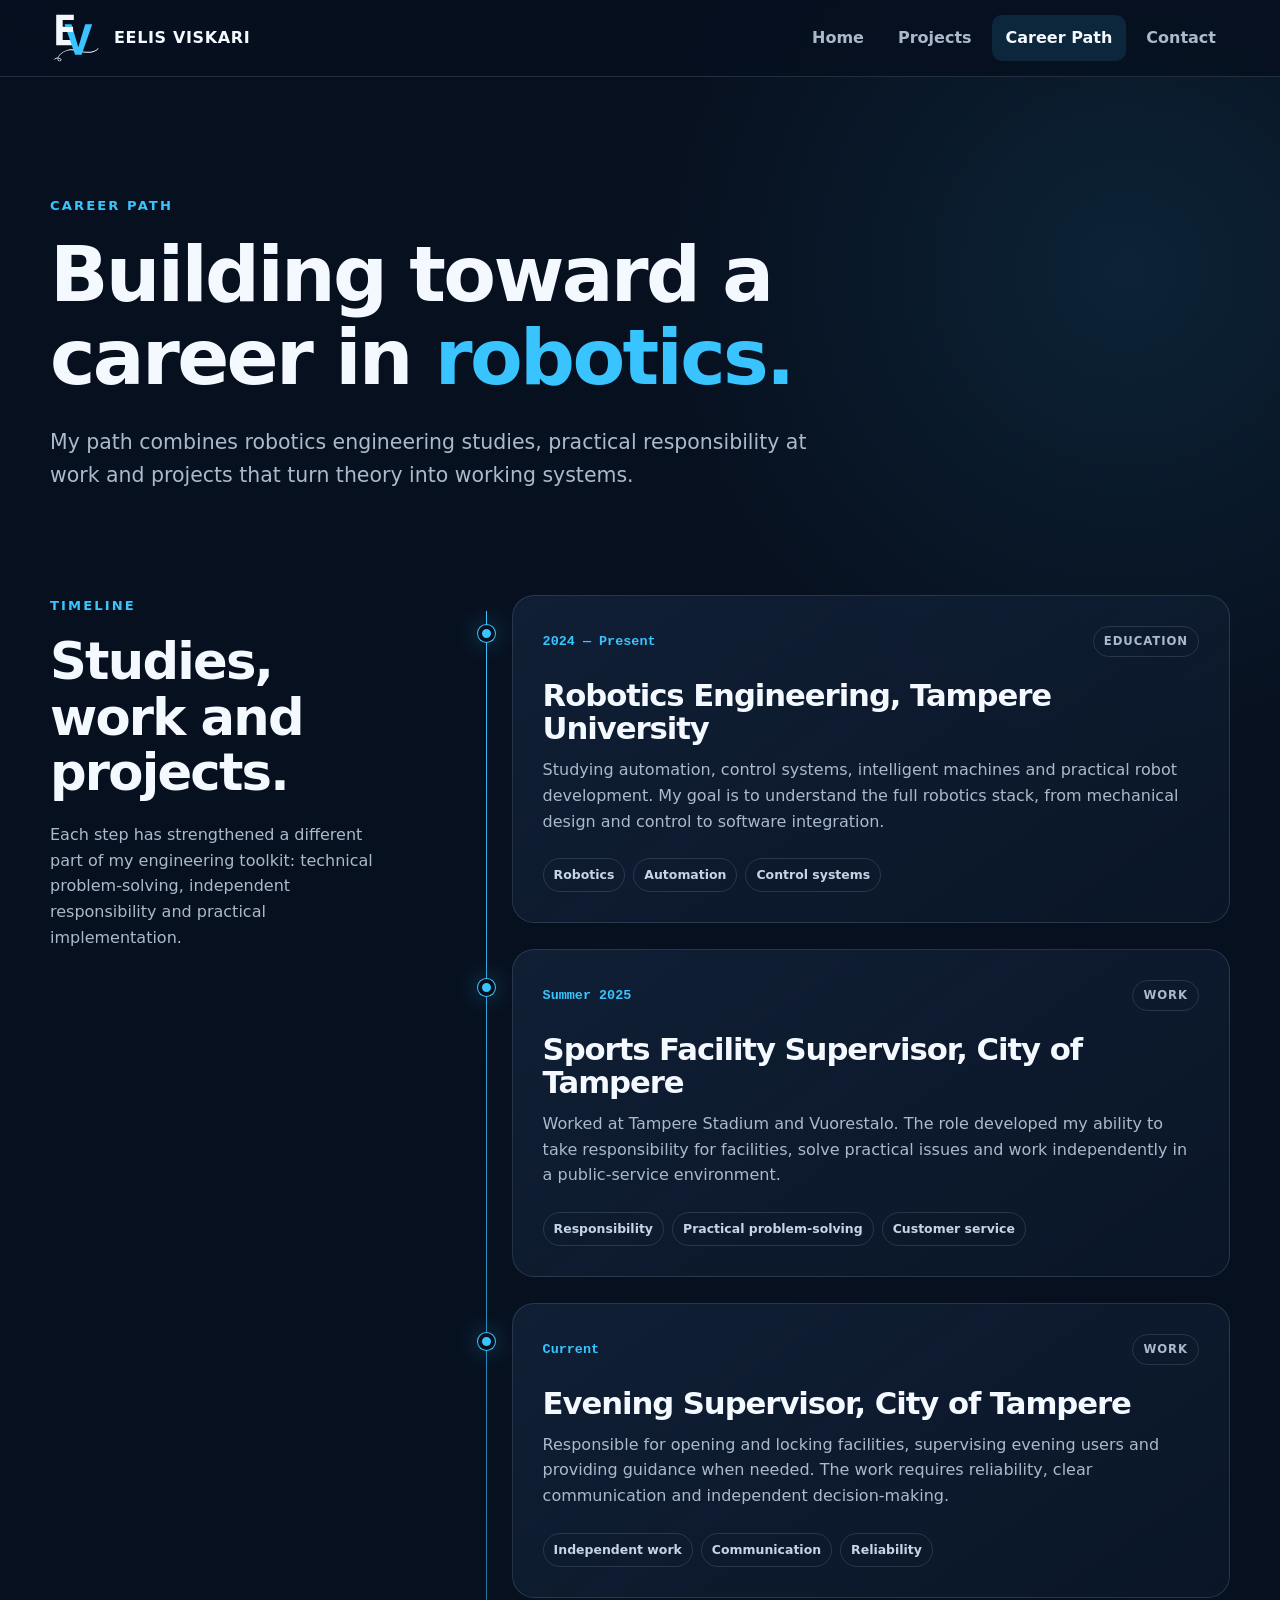
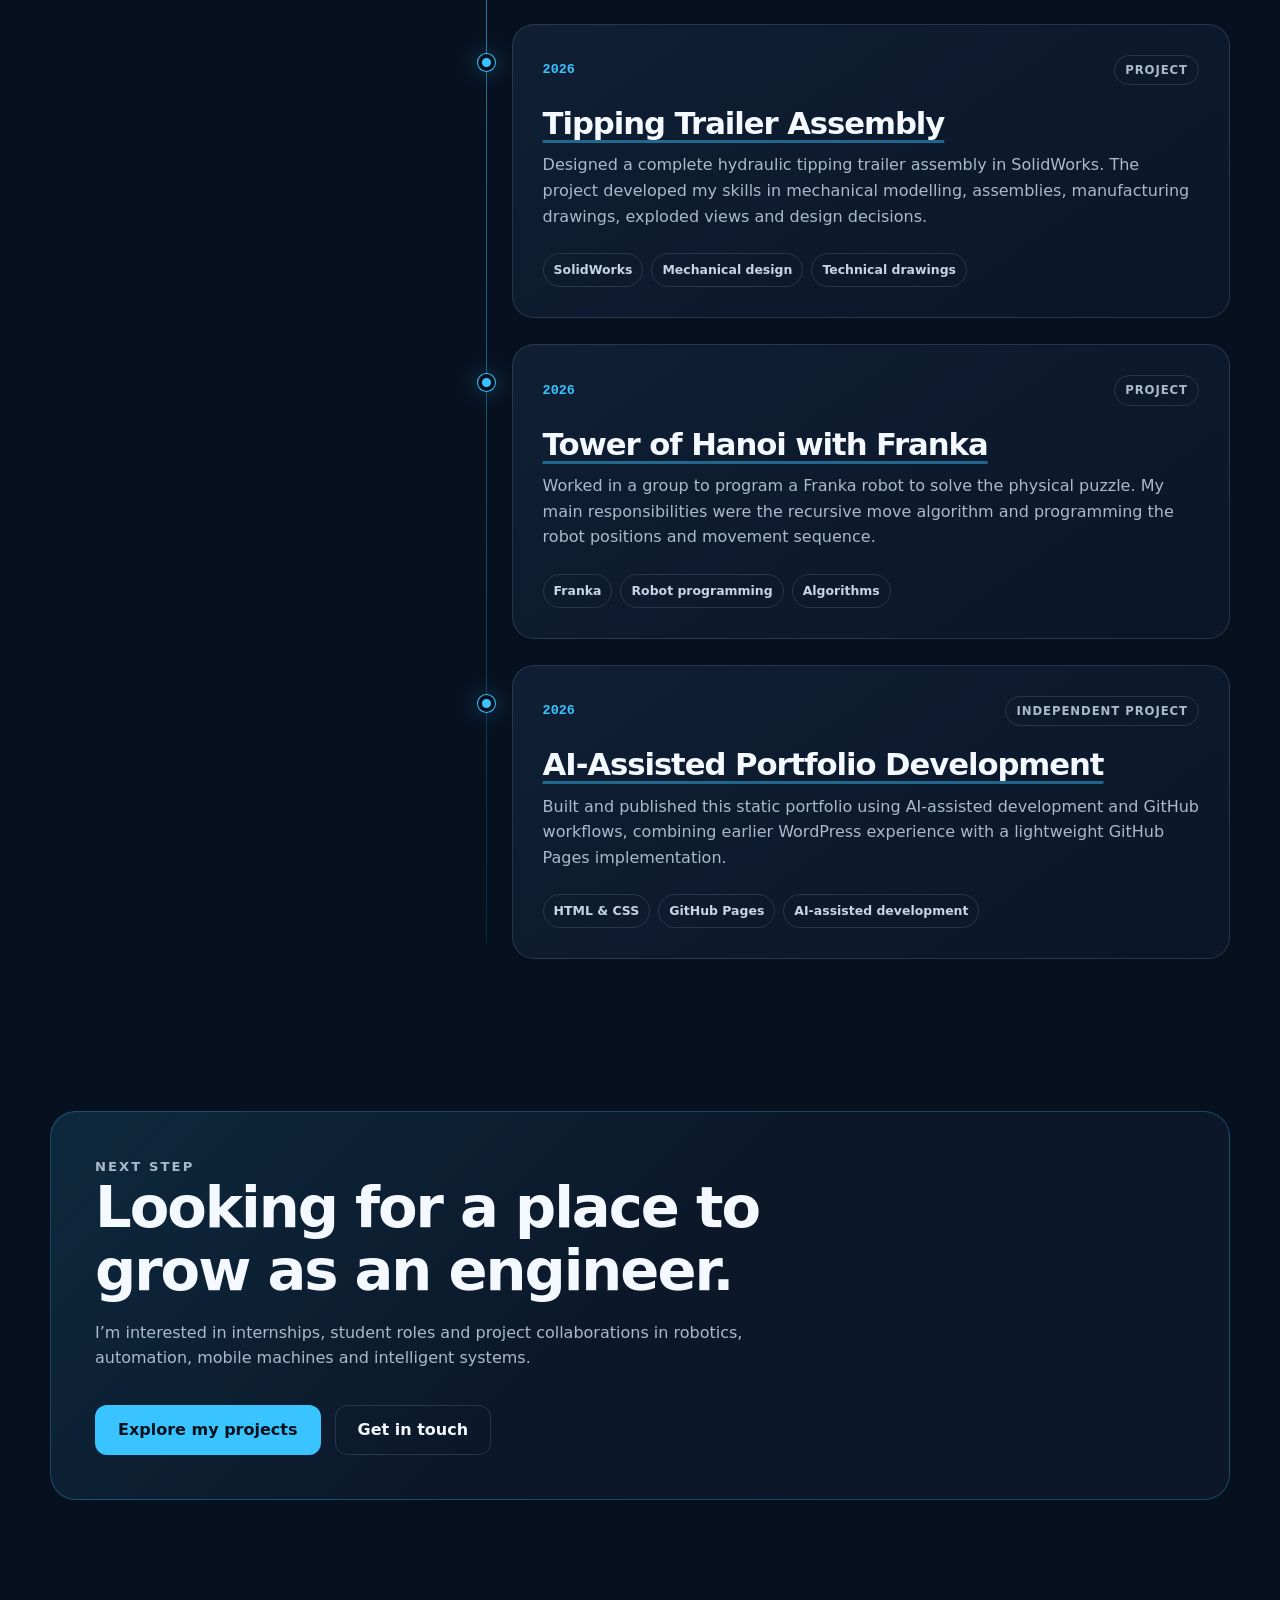
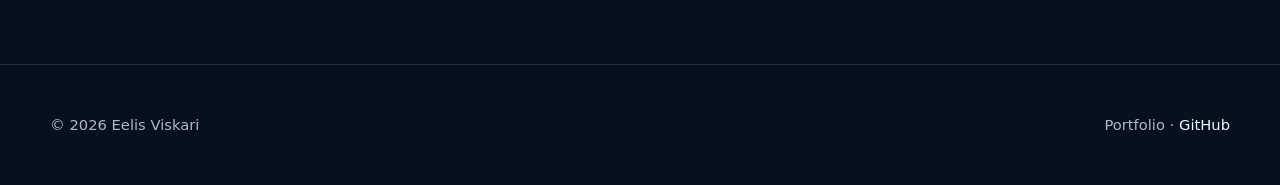
==== career/index.html @ 4a256f4c "Add career path timeline" ====
<!doctype html>
<html lang="en">
<head>
  <meta charset="utf-8">
  <meta name="viewport" content="width=device-width, initial-scale=1">
  <meta name="description" content="The career path of Eelis Viskari through robotics engineering studies, practical work and hands-on projects.">
  <title>Career Path | Eelis Viskari</title>
  <link rel="stylesheet" href="/assets/css/style.css?v=20261007-1">
</head>
<body>
  <a class="skip-link" href="#main-content">Skip to content</a>
  <header class="site-header">
    <nav class="nav container" aria-label="Main navigation">
      <a class="brand" href="/" aria-label="Eelis Viskari, home"><span class="brand-mark"><img src="/assets/images/ev-logo.svg?v=20260812-3" alt=""></span><span class="brand-name">EELIS VISKARI</span></a>
      <ul class="nav-links"><li><a href="/">Home</a></li><li><a href="/projects/">Projects</a></li><li><a href="/career/" aria-current="page">Career Path</a></li><li><a href="/contact/">Contact</a></li></ul>
    </nav>
  </header>

  <main id="main-content">
    <section class="page-hero career-hero">
      <div class="container">
        <p class="eyebrow">Career path</p>
        <h1>Building toward a career in <span class="accent">robotics.</span></h1>
        <p class="lead">My path combines robotics engineering studies, practical responsibility at work and projects that turn theory into working systems.</p>
      </div>
    </section>

    <section class="section career-section" aria-labelledby="timeline-title">
      <div class="container career-layout">
        <div class="career-intro">
          <p class="eyebrow">Timeline</p>
          <h2 id="timeline-title">Studies, work and projects.</h2>
          <p>Each step has strengthened a different part of my engineering toolkit: technical problem-solving, independent responsibility and practical implementation.</p>
        </div>

        <ol class="timeline">
          <li class="timeline-item">
            <div class="timeline-marker" aria-hidden="true"></div>
            <article class="timeline-card">
              <div class="timeline-meta"><time datetime="2024">2024 — Present</time><span class="timeline-type">Education</span></div>
              <h3>Robotics Engineering, Tampere University</h3>
              <p>Studying automation, control systems, intelligent machines and practical robot development. My goal is to understand the full robotics stack, from mechanical design and control to software integration.</p>
              <div class="tags"><span class="tag">Robotics</span><span class="tag">Automation</span><span class="tag">Control systems</span></div>
            </article>
          </li>

          <li class="timeline-item">
            <div class="timeline-marker" aria-hidden="true"></div>
            <article class="timeline-card">
              <div class="timeline-meta"><time datetime="2025">Summer 2025</time><span class="timeline-type">Work</span></div>
              <h3>Sports Facility Supervisor, City of Tampere</h3>
              <p>Worked at Tampere Stadium and Vuorestalo. The role developed my ability to take responsibility for facilities, solve practical issues and work independently in a public-service environment.</p>
              <div class="tags"><span class="tag">Responsibility</span><span class="tag">Practical problem-solving</span><span class="tag">Customer service</span></div>
            </article>
          </li>

          <li class="timeline-item">
            <div class="timeline-marker" aria-hidden="true"></div>
            <article class="timeline-card">
              <div class="timeline-meta"><time datetime="2026">Current</time><span class="timeline-type">Work</span></div>
              <h3>Evening Supervisor, City of Tampere</h3>
              <p>Responsible for opening and locking facilities, supervising evening users and providing guidance when needed. The work requires reliability, clear communication and independent decision-making.</p>
              <div class="tags"><span class="tag">Independent work</span><span class="tag">Communication</span><span class="tag">Reliability</span></div>
            </article>
          </li>

          <li class="timeline-item">
            <div class="timeline-marker" aria-hidden="true"></div>
            <article class="timeline-card">
              <div class="timeline-meta"><time datetime="2026">2026</time><span class="timeline-type">Project</span></div>
              <h3><a href="/projects/tipping-trailer/">Tipping Trailer Assembly</a></h3>
              <p>Designed a complete hydraulic tipping trailer assembly in SolidWorks. The project developed my skills in mechanical modelling, assemblies, manufacturing drawings, exploded views and design decisions.</p>
              <div class="tags"><span class="tag">SolidWorks</span><span class="tag">Mechanical design</span><span class="tag">Technical drawings</span></div>
            </article>
          </li>

          <li class="timeline-item">
            <div class="timeline-marker" aria-hidden="true"></div>
            <article class="timeline-card">
              <div class="timeline-meta"><time datetime="2026">2026</time><span class="timeline-type">Project</span></div>
              <h3><a href="/projects/tower-of-hanoi/">Tower of Hanoi with Franka</a></h3>
              <p>Worked in a group to program a Franka robot to solve the physical puzzle. My main responsibilities were the recursive move algorithm and programming the robot positions and movement sequence.</p>
              <div class="tags"><span class="tag">Franka</span><span class="tag">Robot programming</span><span class="tag">Algorithms</span></div>
            </article>
          </li>

          <li class="timeline-item">
            <div class="timeline-marker" aria-hidden="true"></div>
            <article class="timeline-card">
              <div class="timeline-meta"><time datetime="2026">2026</time><span class="timeline-type">Independent project</span></div>
              <h3><a href="/projects/vibe-coded-portfolio/">AI-Assisted Portfolio Development</a></h3>
              <p>Built and published this static portfolio using AI-assisted development and GitHub workflows, combining earlier WordPress experience with a lightweight GitHub Pages implementation.</p>
              <div class="tags"><span class="tag">HTML &amp; CSS</span><span class="tag">GitHub Pages</span><span class="tag">AI-assisted development</span></div>
            </article>
          </li>
        </ol>
      </div>
    </section>

    <section class="section compact">
      <div class="container cta">
        <p class="eyebrow">Next step</p>
        <h2>Looking for a place to grow as an engineer.</h2>
        <p>I’m interested in internships, student roles and project collaborations in robotics, automation, mobile machines and intelligent systems.</p>
        <div class="hero-actions"><a class="button" href="/projects/">Explore my projects</a><a class="button secondary" href="/contact/">Get in touch</a></div>
      </div>
    </section>
  </main>

  <footer class="site-footer"><div class="container footer-inner"><span>© 2026 Eelis Viskari</span><span>Portfolio · <a href="https://github.com/EelisV03">GitHub</a></span></div></footer>
</body>
</html>
---- assets/css/style.css ----
:root {
  color-scheme: dark;
  --bg: #07101f;
  --surface: #0d192b;
  --surface-strong: #12223a;
  --text: #f4f8ff;
  --muted: #aab9cc;
  --line: rgba(148, 163, 184, 0.2);
  --accent: #39c4ff;
  --accent-strong: #7cddff;
  --accent-soft: rgba(57, 196, 255, 0.12);
  --max-width: 1180px;
  --radius: 22px;
  --shadow: 0 24px 70px rgba(0, 0, 0, 0.28);
}

* { box-sizing: border-box; }
html { scroll-behavior: smooth; }
body {
  margin: 0;
  min-width: 320px;
  background:
    radial-gradient(circle at 88% 8%, rgba(57, 196, 255, 0.1), transparent 30rem),
    var(--bg);
  color: var(--text);
  font-family: Inter, ui-sans-serif, system-ui, -apple-system, BlinkMacSystemFont, "Segoe UI", sans-serif;
  line-height: 1.6;
}

a { color: inherit; }
img { display: block; max-width: 100%; }
.container { width: min(calc(100% - 40px), var(--max-width)); margin-inline: auto; }
.skip-link { position: fixed; top: -100px; left: 16px; z-index: 100; padding: 10px 16px; background: var(--accent); color: #03111d; border-radius: 8px; font-weight: 800; }
.skip-link:focus { top: 16px; }

.site-header {
  position: sticky;
  top: 0;
  z-index: 20;
  border-bottom: 1px solid var(--line);
  background: rgba(7, 16, 31, 0.84);
  backdrop-filter: blur(18px);
}
.nav { min-height: 76px; display: flex; align-items: center; justify-content: space-between; gap: 24px; }
.brand { display: inline-flex; align-items: center; gap: 12px; text-decoration: none; font-weight: 850; letter-spacing: 0.04em; }
.brand-mark { display: grid; place-items: center; width: 52px; aspect-ratio: 1; flex: 0 0 auto; }
.brand-mark img { display: block; width: 100%; height: 100%; object-fit: contain; }
.nav-links { display: flex; align-items: center; gap: 6px; margin: 0; padding: 0; list-style: none; }
.nav-links a { display: block; padding: 10px 14px; border-radius: 10px; color: var(--muted); text-decoration: none; font-weight: 650; }
.nav-links a:hover, .nav-links a:focus-visible, .nav-links a[aria-current="page"] { background: var(--accent-soft); color: var(--text); }

main { overflow: hidden; }
.hero { position: relative; min-height: calc(100vh - 76px); display: grid; align-items: center; padding: 92px 0; }
.hero::after { content: ""; position: absolute; right: -15%; top: 12%; width: 42rem; height: 42rem; border: 1px solid rgba(57,196,255,.08); border-radius: 50%; box-shadow: 0 0 0 90px rgba(57,196,255,.025), 0 0 0 180px rgba(57,196,255,.018); pointer-events: none; }
.hero-grid { position: relative; z-index: 1; display: grid; grid-template-columns: minmax(0, 1.25fr) minmax(280px, .75fr); gap: 72px; align-items: center; }
.eyebrow { margin: 0 0 18px; color: var(--accent); font-size: .82rem; font-weight: 800; letter-spacing: .16em; text-transform: uppercase; }
h1, h2, h3 { margin-top: 0; line-height: 1.08; letter-spacing: -.035em; }
h1 { max-width: 880px; margin-bottom: 26px; font-size: clamp(3rem, 7vw, 6.7rem); }
.page-hero h1 { font-size: clamp(2.8rem, 6vw, 5.7rem); }
.accent { color: var(--accent); }
.lead { max-width: 720px; margin: 0; color: var(--muted); font-size: clamp(1.05rem, 2vw, 1.28rem); }
.hero-actions { display: flex; flex-wrap: wrap; gap: 14px; margin-top: 34px; }
.button { display: inline-flex; align-items: center; justify-content: center; min-height: 50px; padding: 0 22px; border: 1px solid transparent; border-radius: 12px; background: var(--accent); color: #03111d; text-decoration: none; font-weight: 800; transition: transform .2s ease, background .2s ease, border-color .2s ease; }
.button:hover { transform: translateY(-2px); background: var(--accent-strong); }
.button.secondary { border-color: var(--line); background: transparent; color: var(--text); }
.button.secondary:hover { border-color: var(--accent); background: var(--accent-soft); }

.status-card { position: relative; padding: 30px; border: 1px solid var(--line); border-radius: var(--radius); background: linear-gradient(145deg, rgba(18,34,58,.95), rgba(9,19,34,.94)); box-shadow: var(--shadow); }
.status-card::before { content: ""; position: absolute; inset: 0; border-radius: inherit; background: linear-gradient(135deg, rgba(57,196,255,.12), transparent 38%); pointer-events: none; }
.status-dot { display: inline-block; width: 9px; height: 9px; margin-right: 8px; border-radius: 50%; background: #61e6a7; box-shadow: 0 0 0 6px rgba(97,230,167,.1); }
.status-card h2 { margin: 28px 0 12px; font-size: 1.7rem; }
.status-card p { margin: 0; color: var(--muted); }
.mini-list { display: grid; gap: 12px; margin: 26px 0 0; padding: 0; list-style: none; }
.mini-list li { display: flex; justify-content: space-between; gap: 20px; padding-top: 12px; border-top: 1px solid var(--line); color: var(--muted); }
.mini-list strong { color: var(--text); }

.portfolio-hero { position: relative; min-height: calc(100svh - 76px); display: grid; align-items: center; padding: 82px 0; background: radial-gradient(circle at 78% 30%, rgba(57,196,255,.1), transparent 26rem); }
.portfolio-hero-inner { display: grid; grid-template-columns: minmax(0, .92fr) minmax(420px, 1.08fr); gap: clamp(42px, 6vw, 88px); align-items: center; }
.portfolio-hero-copy { position: relative; z-index: 2; text-align: left; }
.portfolio-hero-copy h1 { margin-bottom: 18px; font-size: clamp(3.3rem, 6.2vw, 6.4rem); text-wrap: balance; }
.portfolio-role { margin: 0 0 20px; color: var(--text); font-size: clamp(1.3rem, 2.2vw, 2rem); font-weight: 750; letter-spacing: -.02em; }
.portfolio-hero-copy .lead { color: var(--muted); }
.portfolio-secondary { border-color: var(--line) !important; background: transparent !important; }
.portfolio-portrait { position: relative; margin: 0; overflow: hidden; border: 1px solid rgba(57,196,255,.24); border-radius: 30px; background: var(--surface); box-shadow: var(--shadow); }
.portfolio-portrait::after { content: ""; position: absolute; inset: 0 0 66px; border-radius: 30px 30px 0 0; box-shadow: inset 0 -90px 80px -80px rgba(7,16,31,.7); pointer-events: none; }
.portfolio-portrait img { width: 100%; height: clamp(490px, 65vh, 720px); object-fit: cover; object-position: 35% center; }
.portfolio-portrait figcaption { display: flex; min-height: 66px; align-items: center; padding: 0 24px; color: var(--muted); font-size: .88rem; font-weight: 700; }

.section { padding: 104px 0; }
.section.compact { padding-top: 48px; }
.section-heading { display: flex; align-items: end; justify-content: space-between; gap: 28px; margin-bottom: 42px; }
.section-heading h2 { max-width: 700px; margin-bottom: 0; font-size: clamp(2rem, 4vw, 3.7rem); }
.text-link { color: var(--accent); font-weight: 750; text-underline-offset: 5px; }
.grid { display: grid; gap: 22px; }
.cards-3 { grid-template-columns: repeat(3, 1fr); }
.cards-2 { grid-template-columns: repeat(2, 1fr); }
.card { position: relative; padding: 30px; border: 1px solid var(--line); border-radius: var(--radius); background: rgba(13,25,43,.8); }
.card:hover { border-color: rgba(57,196,255,.42); }
.card-number { color: var(--accent); font-family: ui-monospace, SFMono-Regular, Menlo, monospace; font-size: .84rem; }
.card h3 { margin: 22px 0 12px; font-size: 1.55rem; }
.card p { margin: 0; color: var(--muted); }
.card.project-card-media { display: flex; flex-direction: column; padding: 0; overflow: hidden; }
.project-card-image { display: block; aspect-ratio: 16 / 10; overflow: hidden; background: #fff; }
.project-card-image img { display: block; width: 100%; height: 100%; object-fit: cover; transition: transform .35s ease; }
.project-card-media:hover .project-card-image img { transform: scale(1.025); }
.project-card-body { display: flex; flex: 1; flex-direction: column; padding: 28px 30px 30px; }
.project-card .project-meta { margin-top: 12px; color: var(--text); font-size: .88rem; font-weight: 750; }
.project-card-media h3 a { color: inherit; text-decoration: none; }
.project-card-media h3 a::after { position: absolute; inset: 0; content: ""; }
.project-card-media .tags, .project-card-media .project-footer { position: relative; z-index: 1; }
.tags { display: flex; flex-wrap: wrap; gap: 8px; margin-top: 24px; }
.tag { padding: 6px 10px; border: 1px solid var(--line); border-radius: 999px; color: #c6d4e6; font-size: .78rem; font-weight: 700; }
.project-card { display: flex; min-height: 350px; flex-direction: column; }
.project-card .project-footer { margin-top: auto; padding-top: 28px; }
.project-link { margin-top: 24px; }
.featured-project { border-color: rgba(57,196,255,.38); background: linear-gradient(145deg, rgba(18,34,58,.96), rgba(13,25,43,.82)); }
.project-type { display: flex; align-items: center; justify-content: space-between; gap: 12px; color: var(--accent); font-size: .8rem; font-weight: 800; letter-spacing: .1em; text-transform: uppercase; }
.project-icon { display: grid; place-items: center; width: 44px; aspect-ratio: 1; border-radius: 13px; background: var(--accent-soft); font-size: 1.2rem; }

.page-hero { padding: 118px 0 70px; }
.page-hero .lead { max-width: 800px; }
.split { display: grid; grid-template-columns: .75fr 1.25fr; gap: 72px; align-items: start; }
.sticky-label { position: sticky; top: 120px; }
.prose { max-width: 760px; }
.prose h2 { margin: 0 0 22px; font-size: clamp(2rem, 4vw, 3.2rem); }
.prose p { margin: 0 0 22px; color: var(--muted); font-size: 1.08rem; }
.principles { margin: 36px 0 0; padding: 0; list-style: none; counter-reset: principles; }
.principles li { position: relative; padding: 22px 0 22px 54px; border-top: 1px solid var(--line); color: var(--muted); }
.principles li::before { counter-increment: principles; content: "0" counter(principles); position: absolute; left: 0; color: var(--accent); font-family: ui-monospace, monospace; font-size: .82rem; }
.principles strong { display: block; margin-bottom: 5px; color: var(--text); }

.cta { padding: 44px; border: 1px solid rgba(57,196,255,.28); border-radius: calc(var(--radius) + 4px); background: linear-gradient(135deg, rgba(57,196,255,.14), rgba(13,25,43,.85) 50%); }
.cta h2 { max-width: 760px; margin-bottom: 18px; font-size: clamp(2rem, 4.5vw, 4rem); }
.cta p { max-width: 650px; margin: 0; color: var(--muted); }
.contact-grid { display: grid; grid-template-columns: 1.25fr .75fr; gap: 28px; }
.contact-card { min-height: 260px; }
.contact-card a:not(.button) { color: var(--accent); font-weight: 750; text-underline-offset: 5px; }
.social-grid { grid-template-columns: repeat(3, minmax(0, 1fr)); }
.social-card { display: flex; min-height: 320px; flex-direction: column; }
.social-mark { display: grid; place-items: center; width: 58px; aspect-ratio: 1; isolation: isolate; border-radius: 17px; color: #fff; forced-color-adjust: none; box-shadow: 0 12px 30px rgba(0,0,0,.22), inset 0 0 0 1px rgba(255,255,255,.12); }
.social-mark svg { width: 31px; height: 31px; fill: #fff; filter: drop-shadow(0 1px 2px rgba(0,0,0,.22)); }
.social-mark-linkedin { background: #0a66c2; }
.social-mark-instagram { background: radial-gradient(circle at 32% 105%, #ffd600 0 18%, #ff7a00 32%, #ff0169 54%, #d300c5 72%, #7638fa 100%); }
.social-mark-github { background: #24292f; box-shadow: 0 12px 30px rgba(0,0,0,.22), inset 0 0 0 1px rgba(255,255,255,.16); }
.social-card .hero-actions { margin-top: auto; padding-top: 26px; }
.social-card .button { width: 100%; }
.opportunity-panel { padding-block: clamp(12px, 2vw, 24px); }
.opportunity-copy { max-width: 850px; }
.opportunity-copy h2 { max-width: 800px; margin-bottom: 20px; font-size: clamp(2.2rem, 4.5vw, 4.2rem); }
.opportunity-copy .lead { max-width: 720px; }
.opportunity-copy .eyebrow + .lead { margin-top: 18px; }

.career-hero { padding-bottom: 48px; }
.career-section { padding-top: 56px; }
.career-layout { display: grid; grid-template-columns: minmax(240px, .62fr) minmax(0, 1.38fr); gap: clamp(48px, 7vw, 96px); align-items: start; }
.career-intro { position: sticky; top: 126px; }
.career-intro h2 { margin-bottom: 22px; font-size: clamp(2rem, 4vw, 3.5rem); }
.career-intro > p:last-child { margin: 0; color: var(--muted); }
.timeline { position: relative; display: grid; gap: 26px; margin: 0; padding: 0 0 0 34px; list-style: none; }
.timeline::before { position: absolute; top: 16px; bottom: 16px; left: 8px; width: 1px; background: linear-gradient(var(--accent), rgba(57,196,255,.14)); content: ""; }
.timeline-item { position: relative; }
.timeline-marker { position: absolute; top: 30px; left: -34px; width: 17px; height: 17px; border: 4px solid var(--bg); border-radius: 50%; background: var(--accent); box-shadow: 0 0 0 1px var(--accent), 0 0 24px rgba(57,196,255,.45); }
.timeline-card { padding: 30px; border: 1px solid var(--line); border-radius: var(--radius); background: linear-gradient(145deg, rgba(18,34,58,.82), rgba(13,25,43,.72)); }
.timeline-card:hover { border-color: rgba(57,196,255,.42); }
.timeline-meta { display: flex; flex-wrap: wrap; align-items: center; justify-content: space-between; gap: 12px; }
.timeline-meta time { color: var(--accent); font-family: ui-monospace, SFMono-Regular, Menlo, monospace; font-size: .84rem; font-weight: 800; }
.timeline-type { padding: 5px 10px; border: 1px solid var(--line); border-radius: 999px; color: var(--muted); font-size: .73rem; font-weight: 800; letter-spacing: .08em; text-transform: uppercase; }
.timeline-card h3 { margin: 22px 0 12px; font-size: clamp(1.45rem, 2.4vw, 2rem); }
.timeline-card h3 a { color: inherit; text-decoration-color: rgba(57,196,255,.45); text-underline-offset: 6px; }
.timeline-card h3 a:hover { color: var(--accent-strong); }
.timeline-card p { margin: 0; color: var(--muted); }

.case-hero { padding: 92px 0 48px; }
.case-hero-grid { display: grid; grid-template-columns: minmax(0, 1.2fr) minmax(280px, .8fr); gap: 48px; align-items: end; }
.case-hero h1 { margin-bottom: 24px; font-size: clamp(2.8rem, 6vw, 5.8rem); }
.case-meta { display: grid; grid-template-columns: repeat(2, 1fr); gap: 18px; }
.meta-item { padding-top: 14px; border-top: 1px solid var(--line); }
.meta-label { display: block; margin-bottom: 5px; color: var(--muted); font-size: .76rem; font-weight: 800; letter-spacing: .1em; text-transform: uppercase; }
.meta-value { font-weight: 700; }
.case-media { margin-top: 42px; overflow: hidden; border: 1px solid var(--line); border-radius: var(--radius); background: var(--surface); box-shadow: var(--shadow); }
.case-media img, .case-media video { display: block; width: 100%; height: auto; max-height: 720px; object-fit: contain; background: #e9edf3; }
.case-media figcaption { padding: 14px 18px; color: var(--muted); font-size: .86rem; }
.case-intro { display: grid; grid-template-columns: .8fr 1.2fr; gap: 56px; align-items: start; }
.case-intro h2 { font-size: clamp(2rem, 4vw, 3.4rem); }
.case-copy p { margin: 0 0 22px; color: var(--muted); font-size: 1.08rem; }
.facts { display: grid; grid-template-columns: repeat(3, 1fr); gap: 20px; margin-top: 40px; }
.fact { padding: 22px 0; border-top: 1px solid var(--line); }
.fact strong { display: block; margin-bottom: 6px; color: var(--text); }
.fact span { color: var(--muted); }
.gallery { display: grid; grid-template-columns: repeat(2, minmax(0, 1fr)); gap: 20px; }
.gallery figure { display: flex; margin: 0; overflow: hidden; flex-direction: column; border: 1px solid var(--line); border-radius: var(--radius); background: var(--surface); }
.gallery figure:first-child { grid-column: 1 / -1; }
.gallery img { width: 100%; aspect-ratio: 16 / 10; object-fit: contain; background: #e9edf3; }
.gallery figure:first-child img { aspect-ratio: 2 / 1; }
.gallery figcaption { padding: 12px 16px; color: var(--muted); font-size: .84rem; }
.process-grid { display: grid; grid-template-columns: repeat(3, 1fr); gap: 22px; }
.video-wrap { width: min(100%, 980px); aspect-ratio: 4 / 3; margin-inline: auto; overflow: hidden; border: 1px solid var(--line); border-radius: var(--radius); background: #000; box-shadow: var(--shadow); }
.video-wrap video { display: block; width: 100%; height: 100%; background: #000; object-fit: cover; object-position: center; }
.hanoi-card-image img { object-position: center 45%; }
.hanoi-video { width: min(100%, 840px); aspect-ratio: 7 / 5; margin-inline: auto; overflow: hidden; border: 1px solid var(--line); border-radius: var(--radius); background: #000; box-shadow: var(--shadow); }
.hanoi-video video { display: block; width: 100%; height: 100%; object-fit: contain; background: #000; }
.hanoi-gallery { grid-template-columns: repeat(2, 1fr); }
.hanoi-gallery figure:first-child { grid-column: 1 / -1; }
.hanoi-gallery img { aspect-ratio: 16 / 9; object-fit: cover; background: #e9edf3; }
.algorithm-layout { display: grid; grid-template-columns: minmax(280px, .7fr) minmax(0, 1.3fr); gap: clamp(28px, 5vw, 68px); align-items: start; }
.algorithm-sheet { margin: 0; overflow: hidden; border: 1px solid var(--line); border-radius: var(--radius); background: #fff; box-shadow: var(--shadow); }
.algorithm-sheet img { width: 100%; height: auto; }
.algorithm-sheet figcaption { padding: 16px 18px; background: var(--surface); color: var(--muted); font-size: .9rem; }
.algorithm-notes { display: grid; gap: 18px; }
.algorithm-notes .card { min-height: auto; }
.coming-soon { padding: 30px; border: 1px dashed rgba(57,196,255,.38); border-radius: var(--radius); background: var(--accent-soft); color: var(--muted); }
.drawing-grid { display: grid; grid-template-columns: repeat(2, minmax(0, 1fr)); gap: 22px; }
.drawing-card { display: flex; overflow: hidden; flex-direction: column; padding: 0; }
.drawing-preview { display: block; overflow: hidden; border-bottom: 1px solid var(--line); background: #f3f5f8; }
.drawing-preview img { width: 100%; aspect-ratio: 1.414 / 1; object-fit: contain; transition: transform .25s ease; }
.drawing-preview:hover img { transform: scale(1.015); }
.drawing-content { display: flex; flex: 1; flex-direction: column; padding: 26px; }
.drawing-content h3 { margin: 12px 0 10px; }
.drawing-content p { margin: 0; color: var(--muted); }
.drawing-content .hero-actions { margin-top: auto; padding-top: 24px; }
.drawing-meta { color: var(--accent); font-size: .78rem; font-weight: 800; letter-spacing: .09em; text-transform: uppercase; }

.site-footer { margin-top: 60px; border-top: 1px solid var(--line); }
.footer-inner { min-height: 120px; display: flex; align-items: center; justify-content: space-between; gap: 24px; color: var(--muted); font-size: .92rem; }
.footer-inner a { color: var(--text); text-decoration: none; }
.footer-inner a:hover { color: var(--accent); }

:focus-visible { outline: 3px solid var(--accent); outline-offset: 3px; }
@media (prefers-reduced-motion: reduce) { html { scroll-behavior: auto; } *, *::before, *::after { transition: none !important; } }

@media (max-width: 900px) {
  .hero { min-height: auto; }
  .hero-grid, .split, .contact-grid, .career-layout { grid-template-columns: 1fr; }
  .hero-grid, .split { gap: 44px; }
  .cards-3 { grid-template-columns: 1fr 1fr; }
  .case-hero-grid, .case-intro { grid-template-columns: 1fr; }
  .gallery { grid-template-columns: 1fr 1fr; }
  .gallery figure:first-child { grid-column: 1 / -1; }
  .process-grid { grid-template-columns: 1fr; }
  .drawing-grid { grid-template-columns: 1fr 1fr; }
  .sticky-label { position: static; }
  .career-intro { position: static; }
  .portfolio-hero { min-height: calc(100svh - 76px); overflow: hidden; padding: 0; background: var(--bg); }
  .portfolio-hero-inner { position: static; display: flex; min-height: calc(100svh - 76px); align-items: flex-end; padding-block: 320px 76px; }
  .portfolio-hero-copy { z-index: 3; width: min(100%, 720px); max-width: 720px; }
  .portfolio-hero-copy .lead { color: #d7e1ee; }
  .portfolio-portrait { position: absolute; inset: 0; z-index: 1; border: 0; border-radius: 0; box-shadow: none; }
  .portfolio-portrait::after { inset: 0; z-index: 2; border-radius: 0; background: linear-gradient(0deg, rgba(4,10,20,.98) 0%, rgba(4,10,20,.84) 34%, rgba(4,10,20,.26) 66%, rgba(4,10,20,.05) 100%); box-shadow: none; }
  .portfolio-portrait img { height: 100%; object-position: 35% center; }
  .portfolio-portrait figcaption { display: none; }
  .portfolio-secondary { border-color: rgba(255,255,255,.42) !important; background: rgba(4,10,20,.22) !important; backdrop-filter: blur(8px); }
}

@media (max-width: 680px) {
  .container { width: min(calc(100% - 28px), var(--max-width)); }
  .nav { min-height: auto; padding: 14px 0; align-items: flex-start; }
  .brand-name { display: none; }
  .nav-links { justify-content: flex-end; flex-wrap: wrap; gap: 2px; }
  .nav-links a { padding: 8px 9px; font-size: .88rem; }
  .hero { padding: 70px 0; }
  .page-hero { padding: 76px 0 42px; }
  .section { padding: 74px 0; }
  .cards-3, .cards-2 { grid-template-columns: 1fr; }
  .section-heading, .footer-inner { align-items: flex-start; flex-direction: column; }
  .card, .status-card { padding: 24px; }
  .cta { padding: 30px 24px; }
  .project-card { min-height: 310px; }
  .case-hero { padding: 68px 0 32px; }
  .case-meta, .facts, .gallery { grid-template-columns: 1fr; }
  .gallery figure:first-child { grid-column: auto; }
  .gallery img, .gallery figure:first-child img { aspect-ratio: auto; }
  .drawing-grid { grid-template-columns: 1fr; }
  .hanoi-gallery { grid-template-columns: 1fr; }
  .hanoi-gallery figure:first-child { grid-column: auto; }
  .algorithm-layout { grid-template-columns: 1fr; }
  .portfolio-hero { min-height: calc(100svh - 68px); }
  .portfolio-hero-inner { min-height: calc(100svh - 68px); padding-block: 300px 58px; }
  .portfolio-portrait img { object-position: 38% center; }
  .portfolio-hero-copy h1 { font-size: clamp(2.7rem, 14vw, 4.4rem); }
  .portfolio-role { font-size: 1.2rem; }
  .social-mark { width: 64px; border-radius: 18px; }
  .social-mark svg { width: 35px; height: 35px; }
  .timeline { padding-left: 27px; }
  .timeline-marker { left: -27px; }
  .timeline-card { padding: 24px; }
}
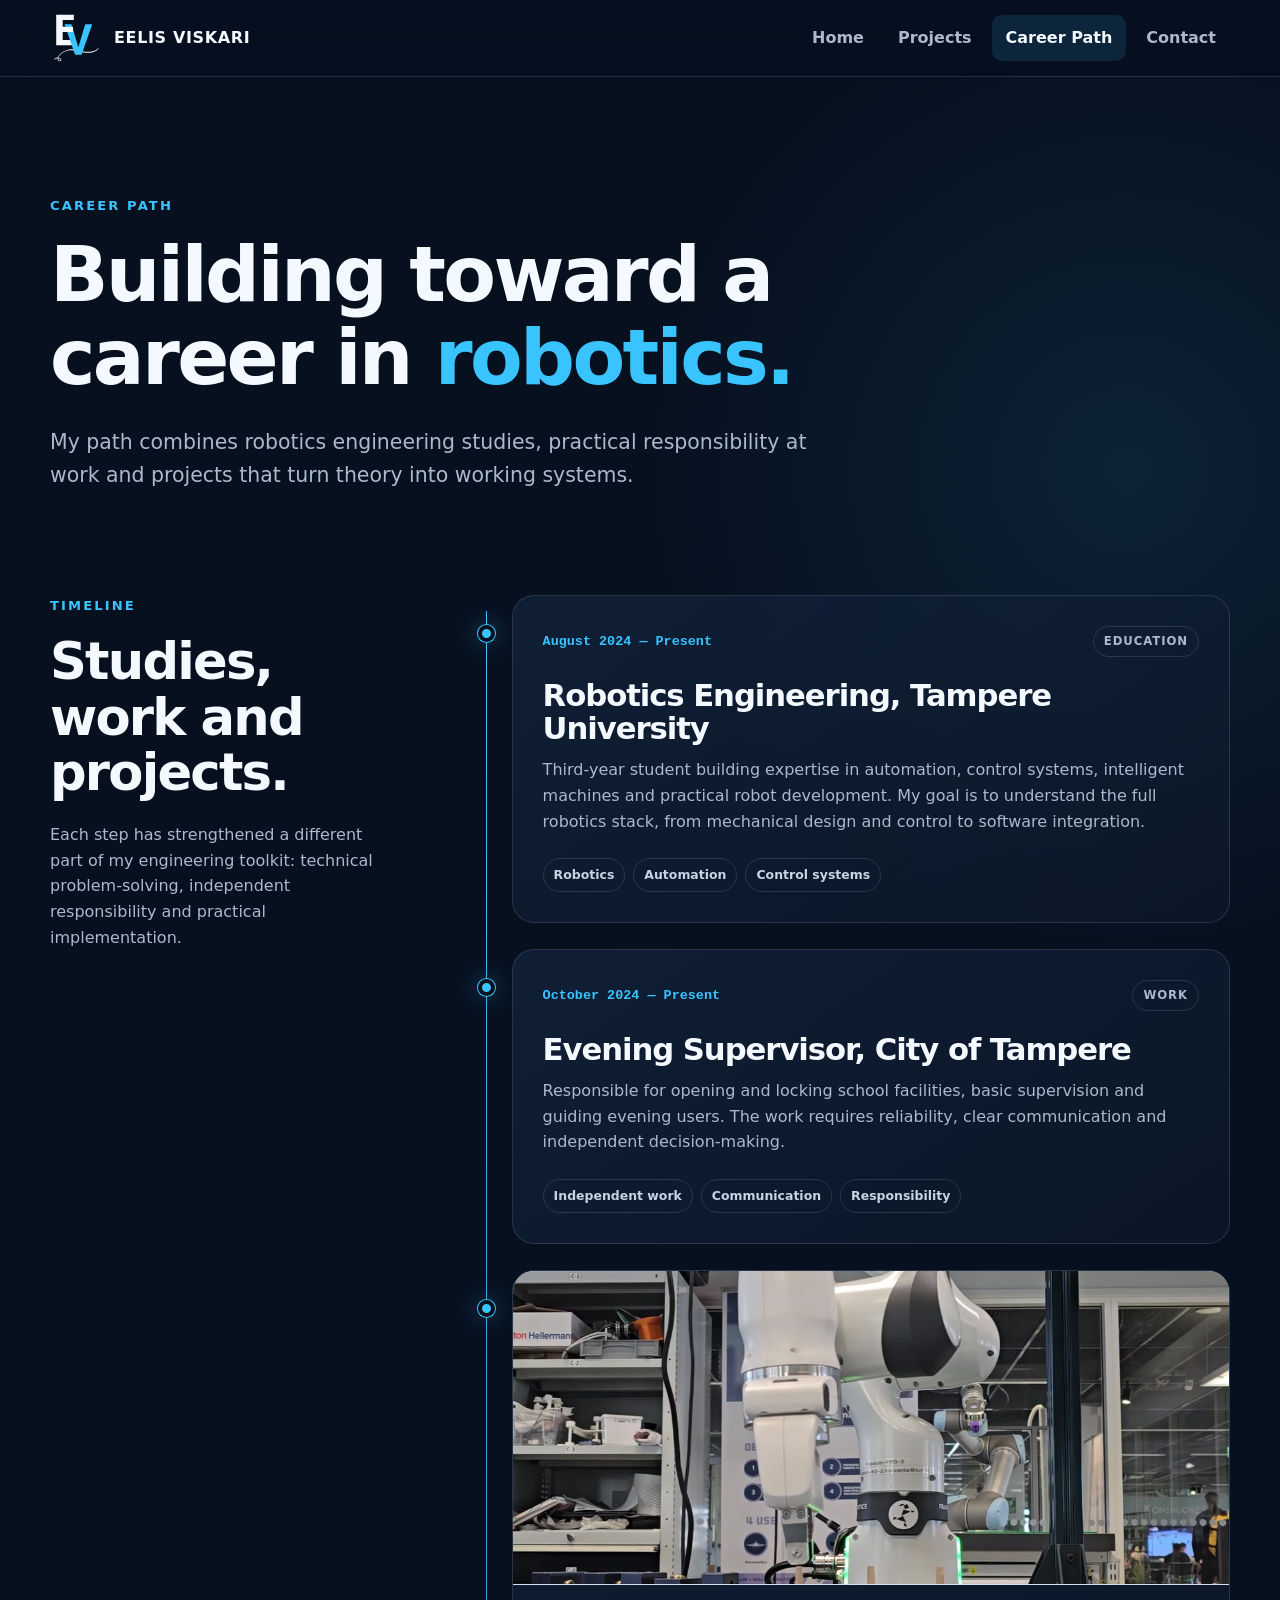
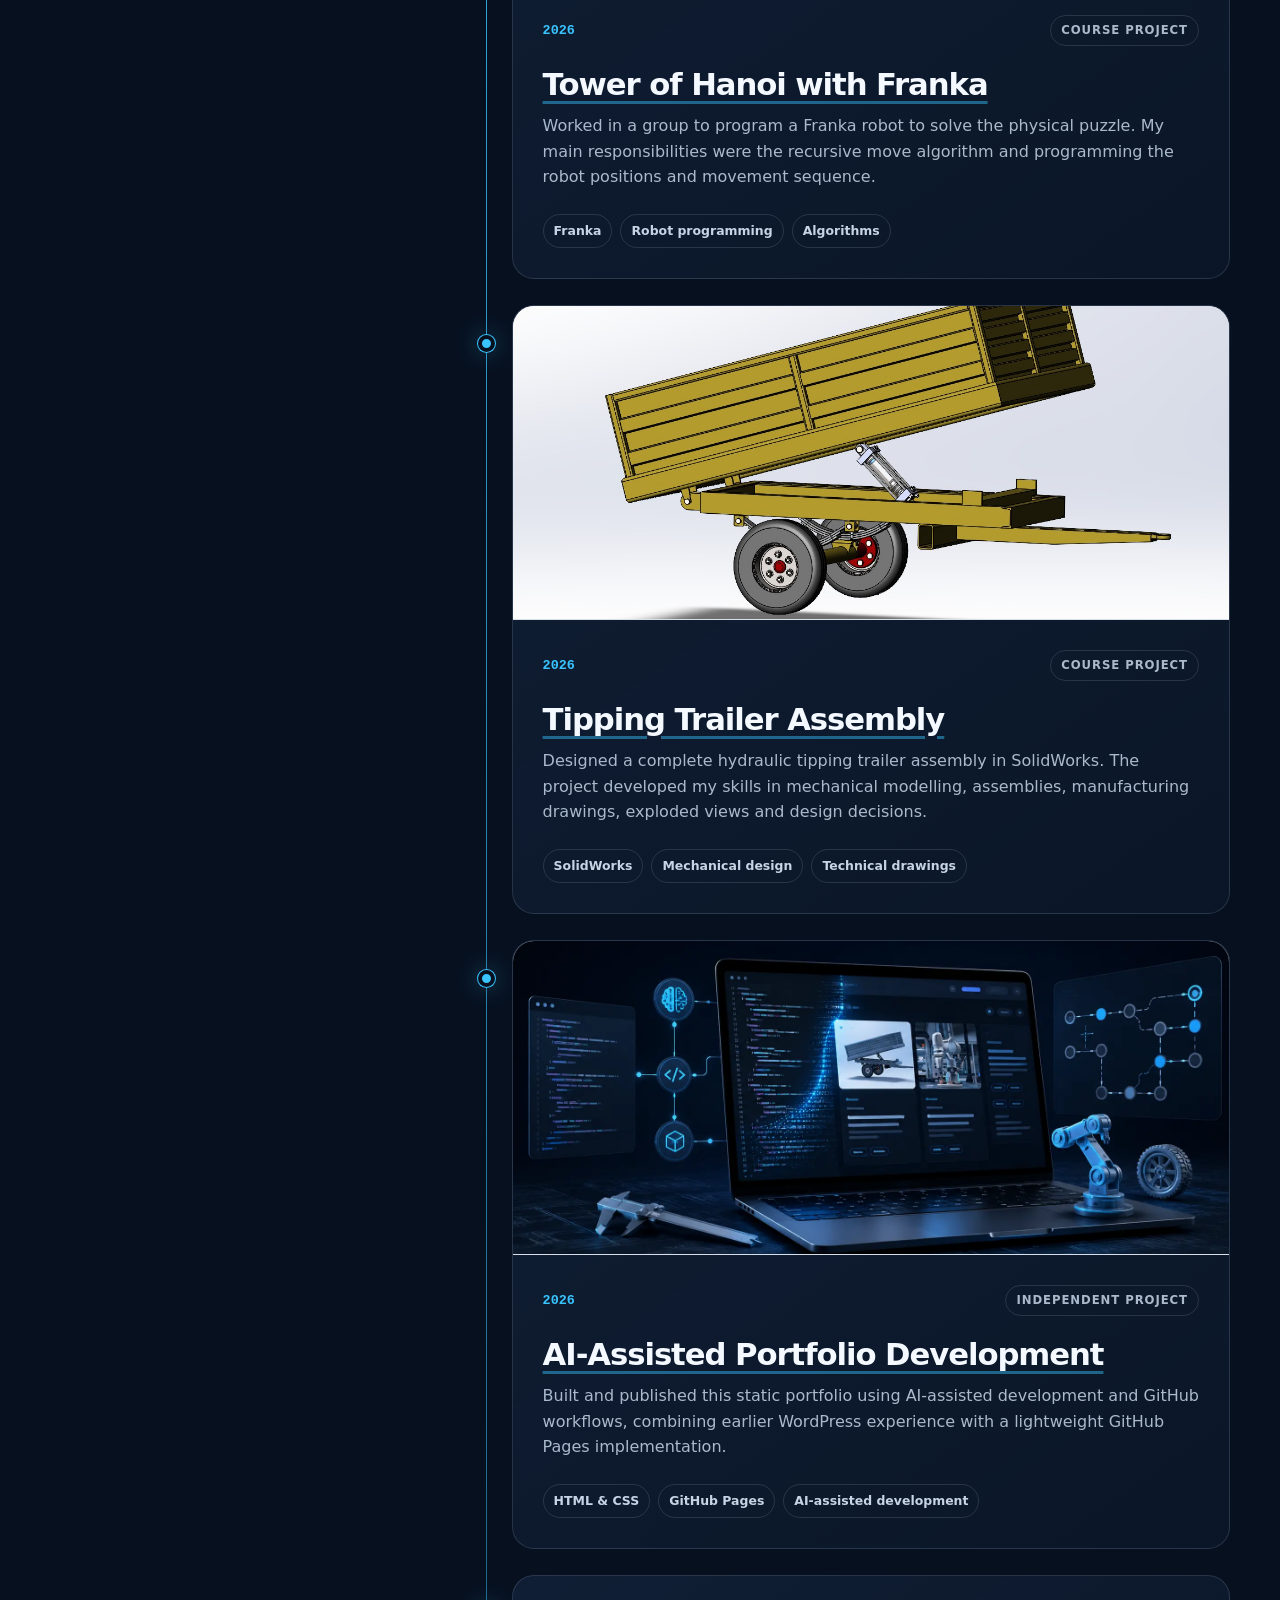
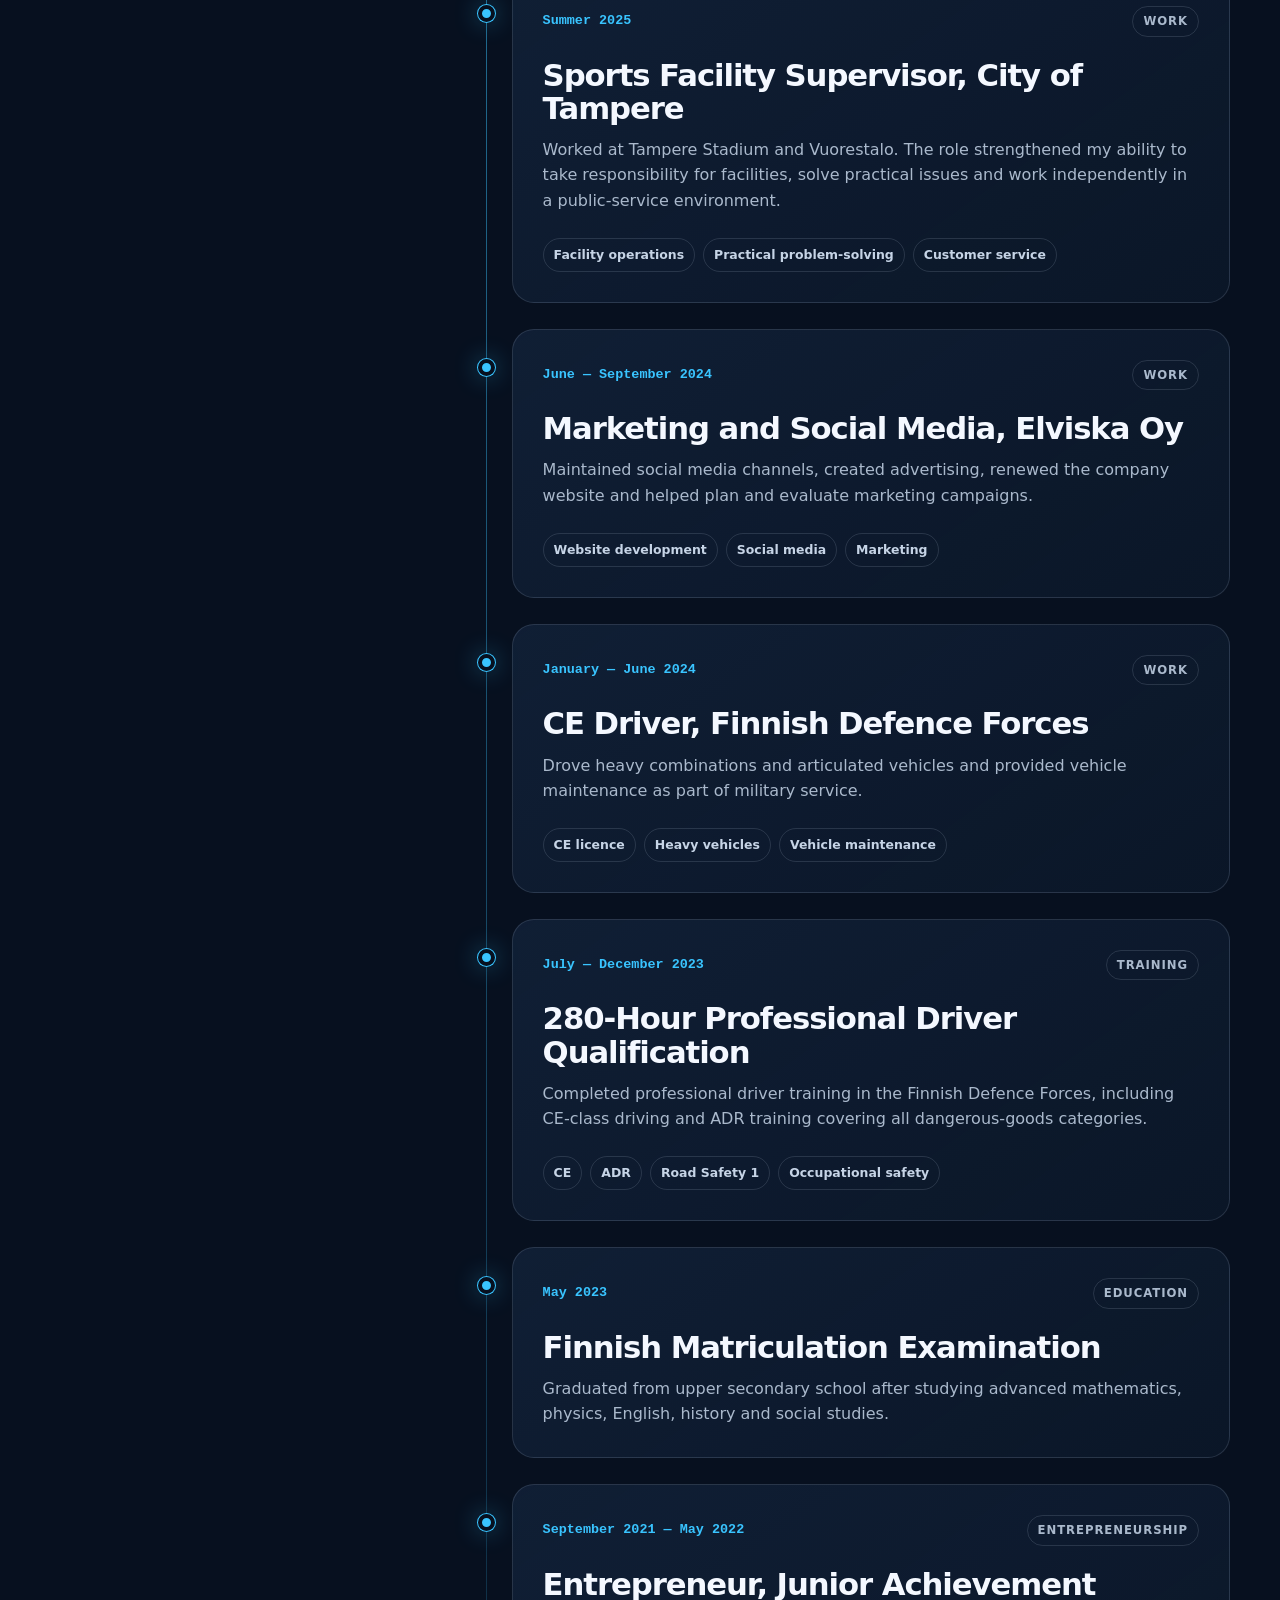
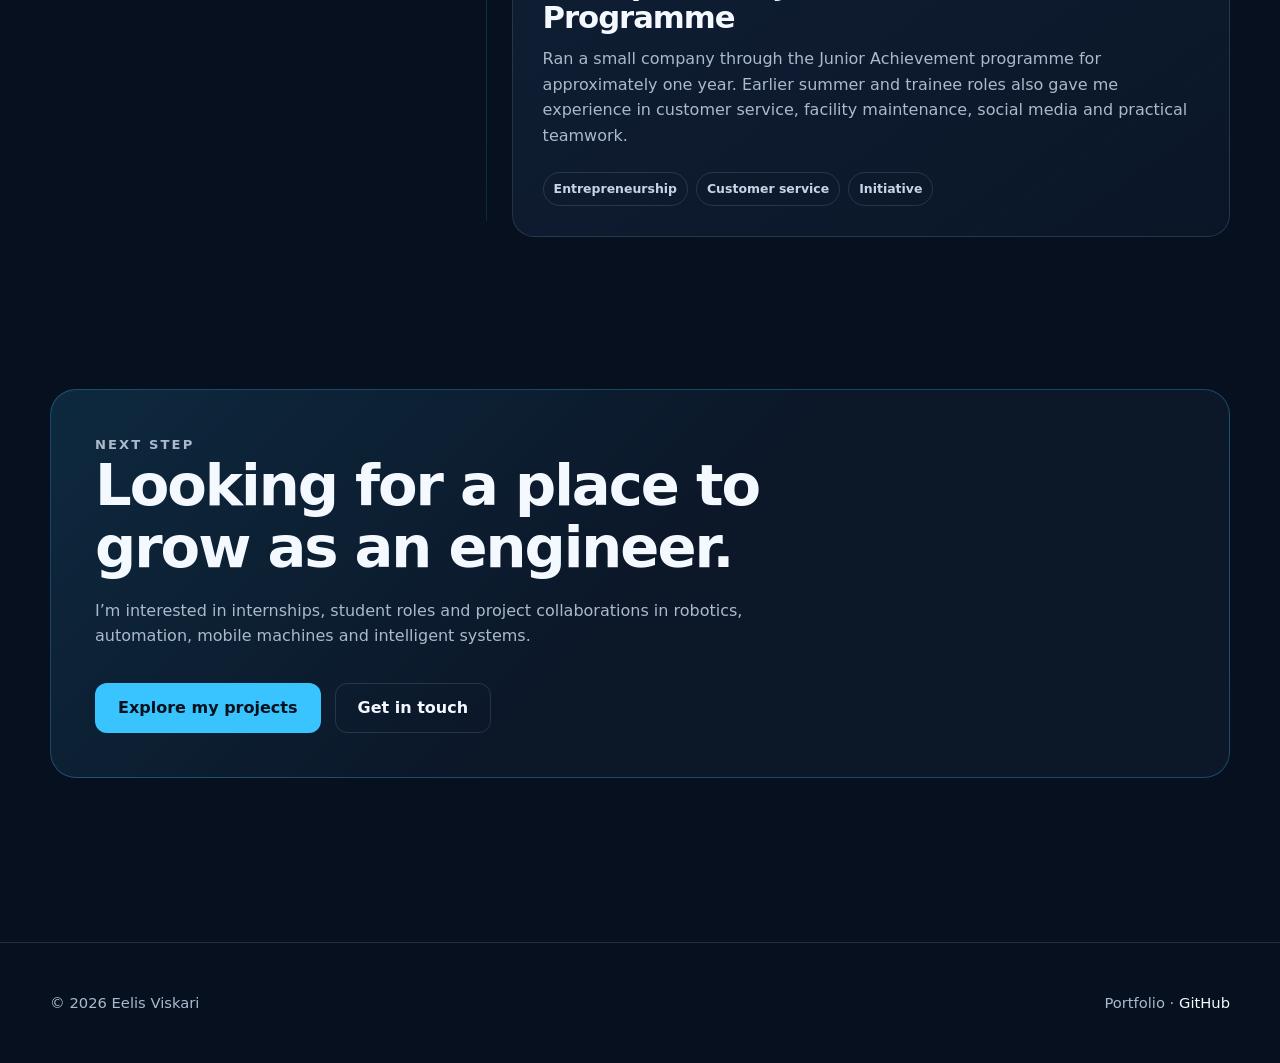
==== commit b2146473: "Expand career timeline and add project visuals" ====
--- a/career/index.html
+++ b/career/index.html
@@ -37,9 +37,9 @@
           <li class="timeline-item">
             <div class="timeline-marker" aria-hidden="true"></div>
             <article class="timeline-card">
-              <div class="timeline-meta"><time datetime="2024">2024 — Present</time><span class="timeline-type">Education</span></div>
+              <div class="timeline-meta"><time datetime="2024-08">August 2024 — Present</time><span class="timeline-type">Education</span></div>
               <h3>Robotics Engineering, Tampere University</h3>
-              <p>Studying automation, control systems, intelligent machines and practical robot development. My goal is to understand the full robotics stack, from mechanical design and control to software integration.</p>
+              <p>Third-year student building expertise in automation, control systems, intelligent machines and practical robot development. My goal is to understand the full robotics stack, from mechanical design and control to software integration.</p>
               <div class="tags"><span class="tag">Robotics</span><span class="tag">Automation</span><span class="tag">Control systems</span></div>
             </article>
           </li>
@@ -47,50 +47,108 @@
           <li class="timeline-item">
             <div class="timeline-marker" aria-hidden="true"></div>
             <article class="timeline-card">
-              <div class="timeline-meta"><time datetime="2025">Summer 2025</time><span class="timeline-type">Work</span></div>
-              <h3>Sports Facility Supervisor, City of Tampere</h3>
-              <p>Worked at Tampere Stadium and Vuorestalo. The role developed my ability to take responsibility for facilities, solve practical issues and work independently in a public-service environment.</p>
-              <div class="tags"><span class="tag">Responsibility</span><span class="tag">Practical problem-solving</span><span class="tag">Customer service</span></div>
+              <div class="timeline-meta"><time datetime="2024-10">October 2024 — Present</time><span class="timeline-type">Work</span></div>
+              <h3>Evening Supervisor, City of Tampere</h3>
+              <p>Responsible for opening and locking school facilities, basic supervision and guiding evening users. The work requires reliability, clear communication and independent decision-making.</p>
+              <div class="tags"><span class="tag">Independent work</span><span class="tag">Communication</span><span class="tag">Responsibility</span></div>
+            </article>
+          </li>
+
+          <li class="timeline-item">
+            <div class="timeline-marker" aria-hidden="true"></div>
+            <article class="timeline-card timeline-card-media">
+              <a class="timeline-image" href="/projects/tower-of-hanoi/" aria-label="View Tower of Hanoi with Franka project"><img src="/assets/images/tower-of-hanoi/robot-start-v2.jpg" alt="Franka robot beside the physical Tower of Hanoi puzzle" loading="lazy"></a>
+              <div class="timeline-card-body">
+                <div class="timeline-meta"><time datetime="2026">2026</time><span class="timeline-type">Course project</span></div>
+                <h3><a href="/projects/tower-of-hanoi/">Tower of Hanoi with Franka</a></h3>
+                <p>Worked in a group to program a Franka robot to solve the physical puzzle. My main responsibilities were the recursive move algorithm and programming the robot positions and movement sequence.</p>
+                <div class="tags"><span class="tag">Franka</span><span class="tag">Robot programming</span><span class="tag">Algorithms</span></div>
+              </div>
+            </article>
+          </li>
+
+          <li class="timeline-item">
+            <div class="timeline-marker" aria-hidden="true"></div>
+            <article class="timeline-card timeline-card-media">
+              <a class="timeline-image" href="/projects/tipping-trailer/" aria-label="View tipping trailer project"><img src="/assets/images/tipping-trailer/trailer-raised.jpg" alt="SolidWorks model of a hydraulic tipping trailer" loading="lazy"></a>
+              <div class="timeline-card-body">
+                <div class="timeline-meta"><time datetime="2026">2026</time><span class="timeline-type">Course project</span></div>
+                <h3><a href="/projects/tipping-trailer/">Tipping Trailer Assembly</a></h3>
+                <p>Designed a complete hydraulic tipping trailer assembly in SolidWorks. The project developed my skills in mechanical modelling, assemblies, manufacturing drawings, exploded views and design decisions.</p>
+                <div class="tags"><span class="tag">SolidWorks</span><span class="tag">Mechanical design</span><span class="tag">Technical drawings</span></div>
+              </div>
+            </article>
+          </li>
+
+          <li class="timeline-item">
+            <div class="timeline-marker" aria-hidden="true"></div>
+            <article class="timeline-card timeline-card-media">
+              <a class="timeline-image" href="/projects/vibe-coded-portfolio/" aria-label="View AI-assisted portfolio project"><img src="/assets/images/vibe-coded-portfolio/ai-assisted-portfolio.webp" alt="AI-assisted portfolio development shown on a laptop" loading="lazy"></a>
+              <div class="timeline-card-body">
+                <div class="timeline-meta"><time datetime="2026">2026</time><span class="timeline-type">Independent project</span></div>
+                <h3><a href="/projects/vibe-coded-portfolio/">AI-Assisted Portfolio Development</a></h3>
+                <p>Built and published this static portfolio using AI-assisted development and GitHub workflows, combining earlier WordPress experience with a lightweight GitHub Pages implementation.</p>
+                <div class="tags"><span class="tag">HTML &amp; CSS</span><span class="tag">GitHub Pages</span><span class="tag">AI-assisted development</span></div>
+              </div>
             </article>
           </li>
 
           <li class="timeline-item">
             <div class="timeline-marker" aria-hidden="true"></div>
             <article class="timeline-card">
-              <div class="timeline-meta"><time datetime="2026">Current</time><span class="timeline-type">Work</span></div>
-              <h3>Evening Supervisor, City of Tampere</h3>
-              <p>Responsible for opening and locking facilities, supervising evening users and providing guidance when needed. The work requires reliability, clear communication and independent decision-making.</p>
-              <div class="tags"><span class="tag">Independent work</span><span class="tag">Communication</span><span class="tag">Reliability</span></div>
+              <div class="timeline-meta"><time datetime="2025-06">Summer 2025</time><span class="timeline-type">Work</span></div>
+              <h3>Sports Facility Supervisor, City of Tampere</h3>
+              <p>Worked at Tampere Stadium and Vuorestalo. The role strengthened my ability to take responsibility for facilities, solve practical issues and work independently in a public-service environment.</p>
+              <div class="tags"><span class="tag">Facility operations</span><span class="tag">Practical problem-solving</span><span class="tag">Customer service</span></div>
             </article>
           </li>
 
           <li class="timeline-item">
             <div class="timeline-marker" aria-hidden="true"></div>
             <article class="timeline-card">
-              <div class="timeline-meta"><time datetime="2026">2026</time><span class="timeline-type">Project</span></div>
-              <h3><a href="/projects/tipping-trailer/">Tipping Trailer Assembly</a></h3>
-              <p>Designed a complete hydraulic tipping trailer assembly in SolidWorks. The project developed my skills in mechanical modelling, assemblies, manufacturing drawings, exploded views and design decisions.</p>
-              <div class="tags"><span class="tag">SolidWorks</span><span class="tag">Mechanical design</span><span class="tag">Technical drawings</span></div>
+              <div class="timeline-meta"><time datetime="2024-06">June — September 2024</time><span class="timeline-type">Work</span></div>
+              <h3>Marketing and Social Media, Elviska Oy</h3>
+              <p>Maintained social media channels, created advertising, renewed the company website and helped plan and evaluate marketing campaigns.</p>
+              <div class="tags"><span class="tag">Website development</span><span class="tag">Social media</span><span class="tag">Marketing</span></div>
             </article>
           </li>
 
           <li class="timeline-item">
             <div class="timeline-marker" aria-hidden="true"></div>
             <article class="timeline-card">
-              <div class="timeline-meta"><time datetime="2026">2026</time><span class="timeline-type">Project</span></div>
-              <h3><a href="/projects/tower-of-hanoi/">Tower of Hanoi with Franka</a></h3>
-              <p>Worked in a group to program a Franka robot to solve the physical puzzle. My main responsibilities were the recursive move algorithm and programming the robot positions and movement sequence.</p>
-              <div class="tags"><span class="tag">Franka</span><span class="tag">Robot programming</span><span class="tag">Algorithms</span></div>
+              <div class="timeline-meta"><time datetime="2024-01">January — June 2024</time><span class="timeline-type">Work</span></div>
+              <h3>CE Driver, Finnish Defence Forces</h3>
+              <p>Drove heavy combinations and articulated vehicles and provided vehicle maintenance as part of military service.</p>
+              <div class="tags"><span class="tag">CE licence</span><span class="tag">Heavy vehicles</span><span class="tag">Vehicle maintenance</span></div>
             </article>
           </li>
 
           <li class="timeline-item">
             <div class="timeline-marker" aria-hidden="true"></div>
             <article class="timeline-card">
-              <div class="timeline-meta"><time datetime="2026">2026</time><span class="timeline-type">Independent project</span></div>
-              <h3><a href="/projects/vibe-coded-portfolio/">AI-Assisted Portfolio Development</a></h3>
-              <p>Built and published this static portfolio using AI-assisted development and GitHub workflows, combining earlier WordPress experience with a lightweight GitHub Pages implementation.</p>
-              <div class="tags"><span class="tag">HTML &amp; CSS</span><span class="tag">GitHub Pages</span><span class="tag">AI-assisted development</span></div>
+              <div class="timeline-meta"><time datetime="2023-07">July — December 2023</time><span class="timeline-type">Training</span></div>
+              <h3>280-Hour Professional Driver Qualification</h3>
+              <p>Completed professional driver training in the Finnish Defence Forces, including CE-class driving and ADR training covering all dangerous-goods categories.</p>
+              <div class="tags"><span class="tag">CE</span><span class="tag">ADR</span><span class="tag">Road Safety 1</span><span class="tag">Occupational safety</span></div>
+            </article>
+          </li>
+
+          <li class="timeline-item">
+            <div class="timeline-marker" aria-hidden="true"></div>
+            <article class="timeline-card">
+              <div class="timeline-meta"><time datetime="2023-05">May 2023</time><span class="timeline-type">Education</span></div>
+              <h3>Finnish Matriculation Examination</h3>
+              <p>Graduated from upper secondary school after studying advanced mathematics, physics, English, history and social studies.</p>
+            </article>
+          </li>
+
+          <li class="timeline-item">
+            <div class="timeline-marker" aria-hidden="true"></div>
+            <article class="timeline-card">
+              <div class="timeline-meta"><time datetime="2021-09">September 2021 — May 2022</time><span class="timeline-type">Entrepreneurship</span></div>
+              <h3>Entrepreneur, Junior Achievement Programme</h3>
+              <p>Ran a small company through the Junior Achievement programme for approximately one year. Earlier summer and trainee roles also gave me experience in customer service, facility maintenance, social media and practical teamwork.</p>
+              <div class="tags"><span class="tag">Entrepreneurship</span><span class="tag">Customer service</span><span class="tag">Initiative</span></div>
             </article>
           </li>
         </ol>
--- a/assets/css/style.css
+++ b/assets/css/style.css
@@ -162,6 +162,11 @@
 .timeline-marker { position: absolute; top: 30px; left: -34px; width: 17px; height: 17px; border: 4px solid var(--bg); border-radius: 50%; background: var(--accent); box-shadow: 0 0 0 1px var(--accent), 0 0 24px rgba(57,196,255,.45); }
 .timeline-card { padding: 30px; border: 1px solid var(--line); border-radius: var(--radius); background: linear-gradient(145deg, rgba(18,34,58,.82), rgba(13,25,43,.72)); }
 .timeline-card:hover { border-color: rgba(57,196,255,.42); }
+.timeline-card-media { padding: 0; overflow: hidden; }
+.timeline-image { display: block; overflow: hidden; border-bottom: 1px solid var(--line); background: #e9edf3; }
+.timeline-image img { width: 100%; aspect-ratio: 16 / 7; object-fit: cover; transition: transform .35s ease; }
+.timeline-card-media:hover .timeline-image img { transform: scale(1.02); }
+.timeline-card-body { padding: 30px; }
 .timeline-meta { display: flex; flex-wrap: wrap; align-items: center; justify-content: space-between; gap: 12px; }
 .timeline-meta time { color: var(--accent); font-family: ui-monospace, SFMono-Regular, Menlo, monospace; font-size: .84rem; font-weight: 800; }
 .timeline-type { padding: 5px 10px; border: 1px solid var(--line); border-radius: 999px; color: var(--muted); font-size: .73rem; font-weight: 800; letter-spacing: .08em; text-transform: uppercase; }
@@ -283,4 +288,7 @@
   .timeline { padding-left: 27px; }
   .timeline-marker { left: -27px; }
   .timeline-card { padding: 24px; }
-}
+  .timeline-card-media { padding: 0; }
+  .timeline-card-body { padding: 24px; }
+  .timeline-image img { aspect-ratio: 16 / 9; }
+}
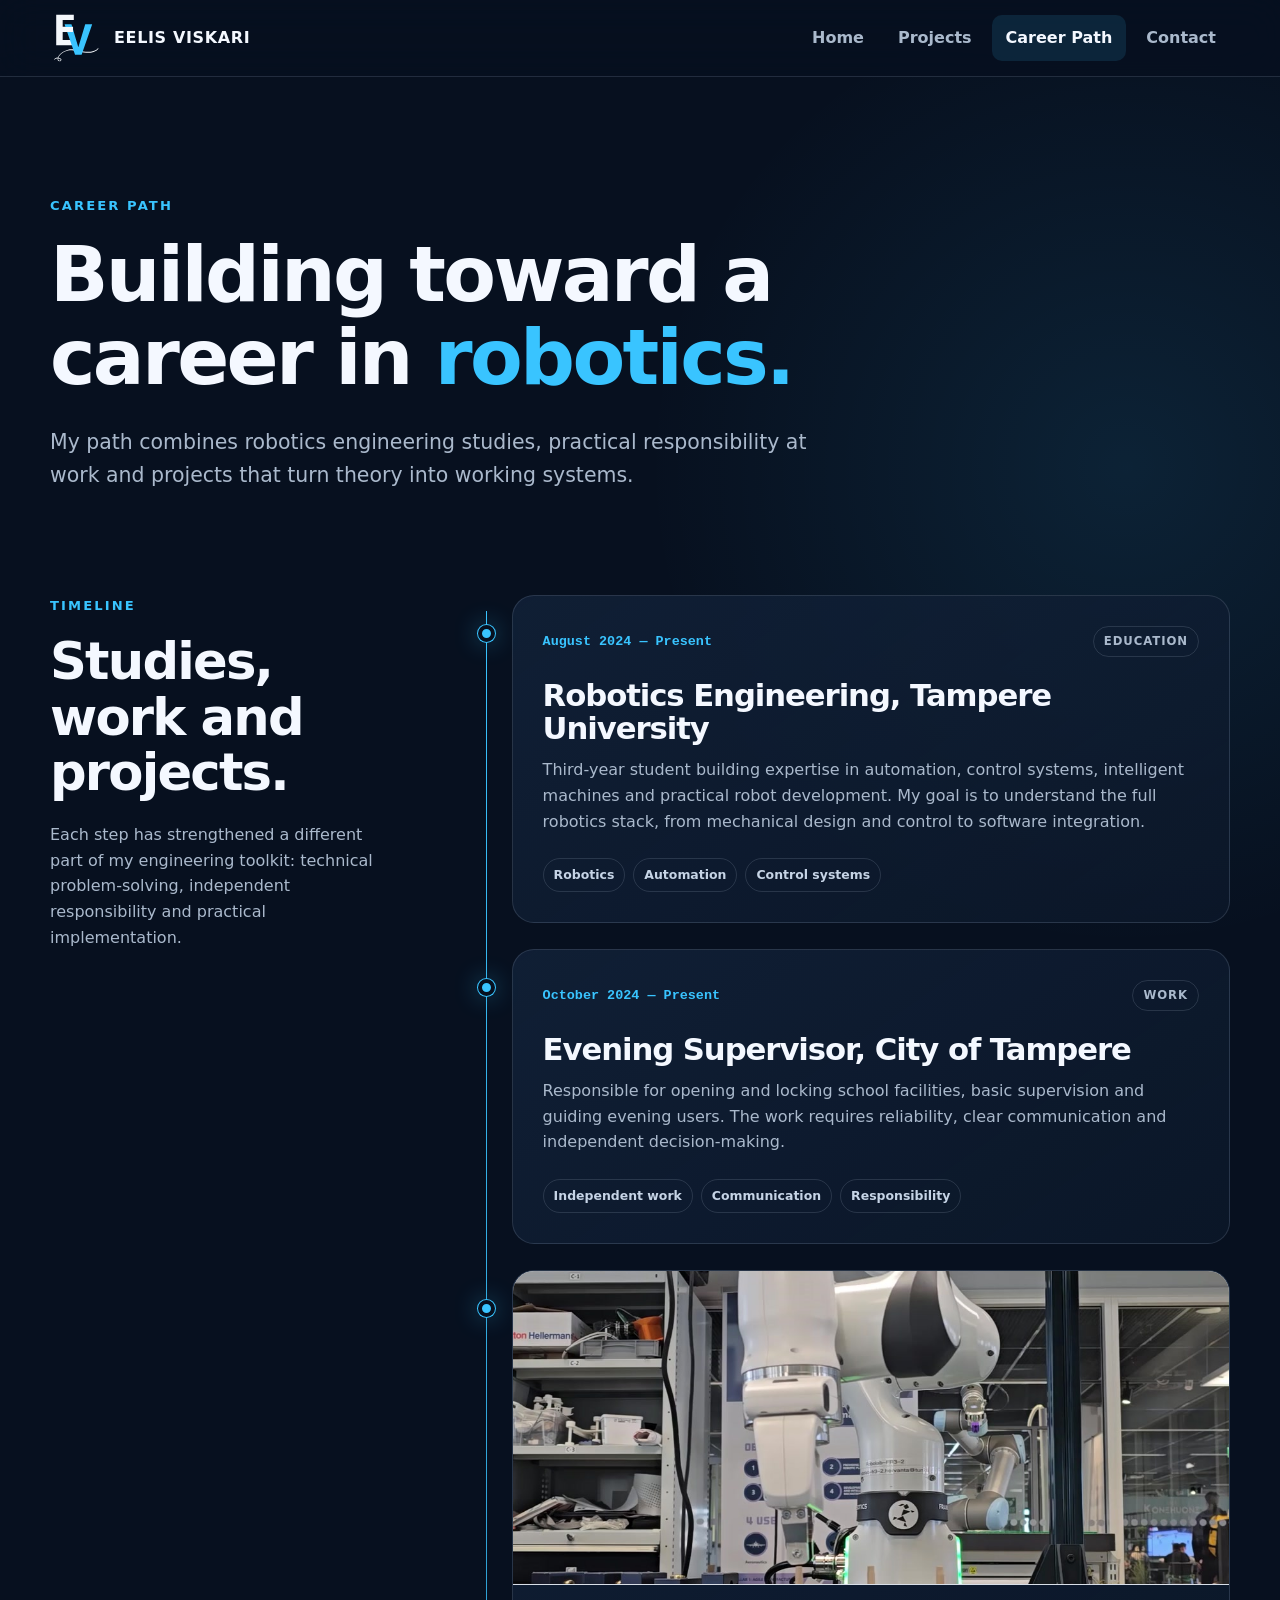
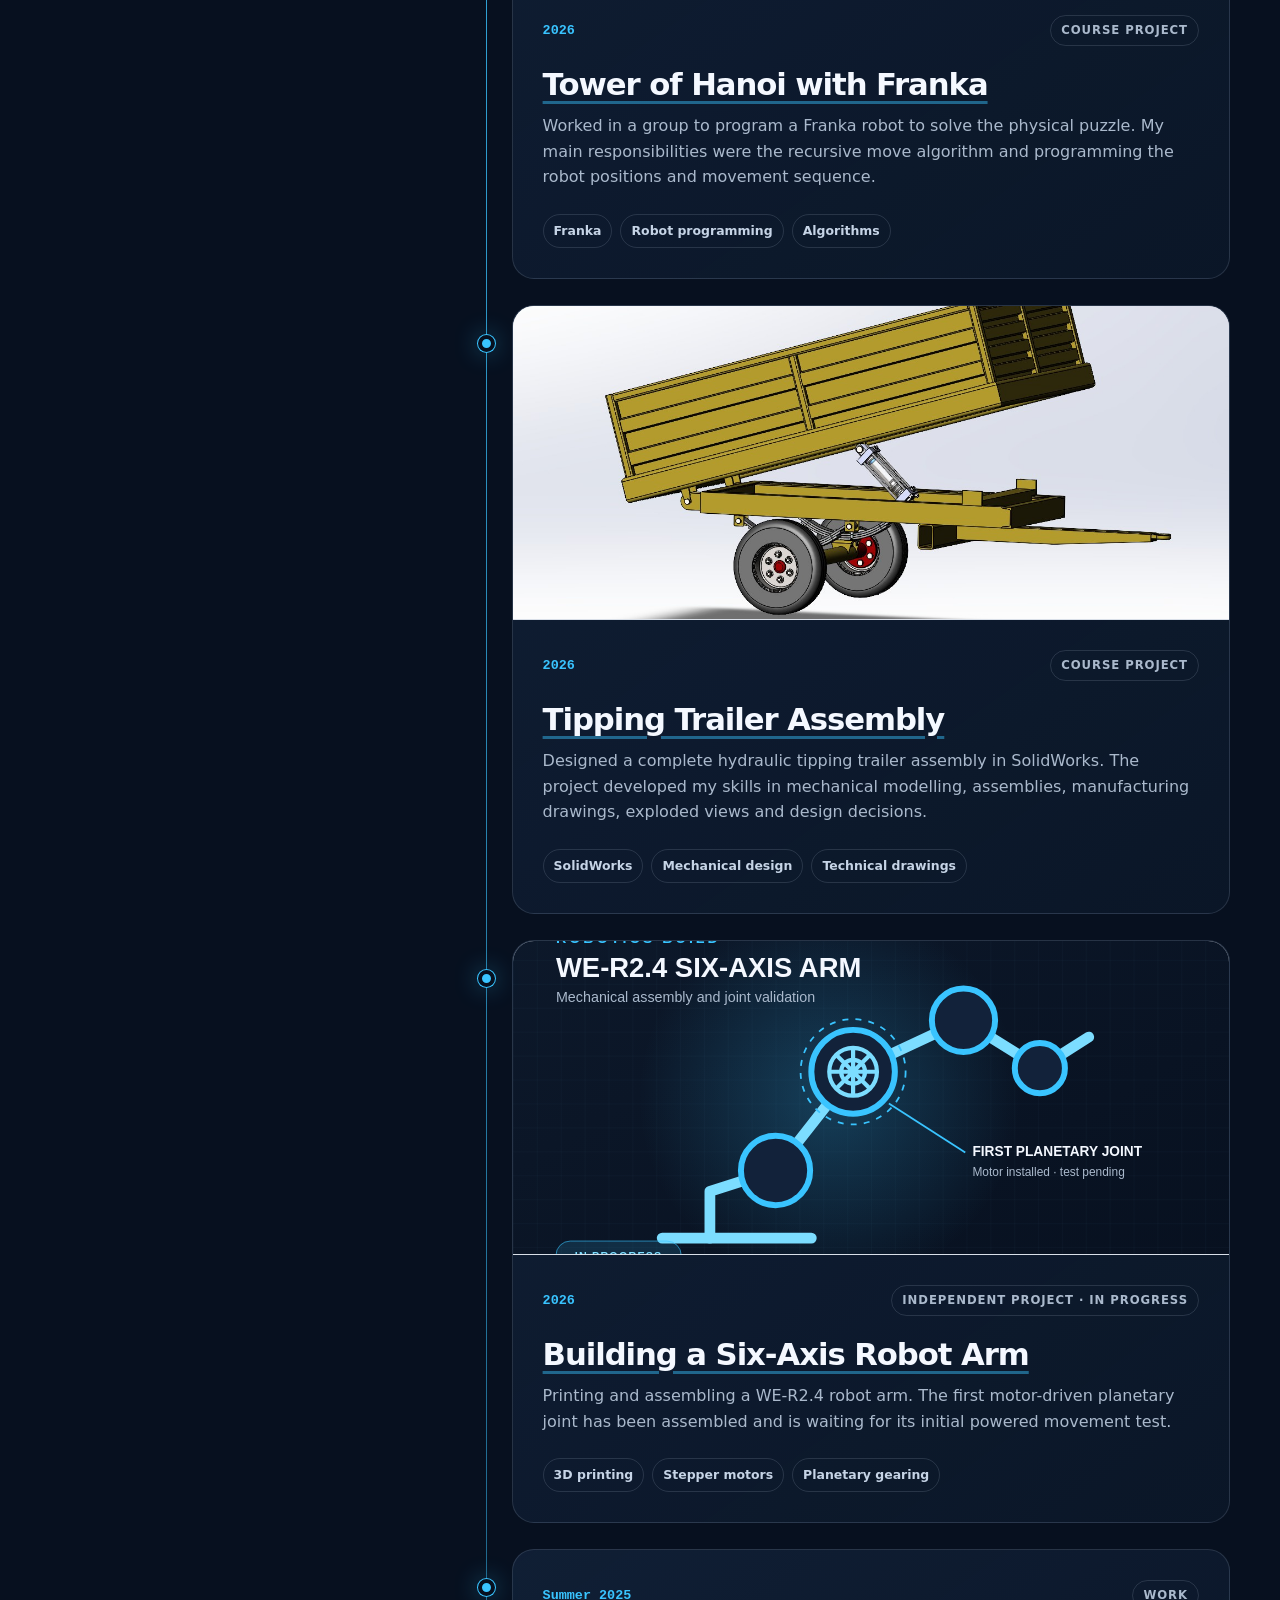
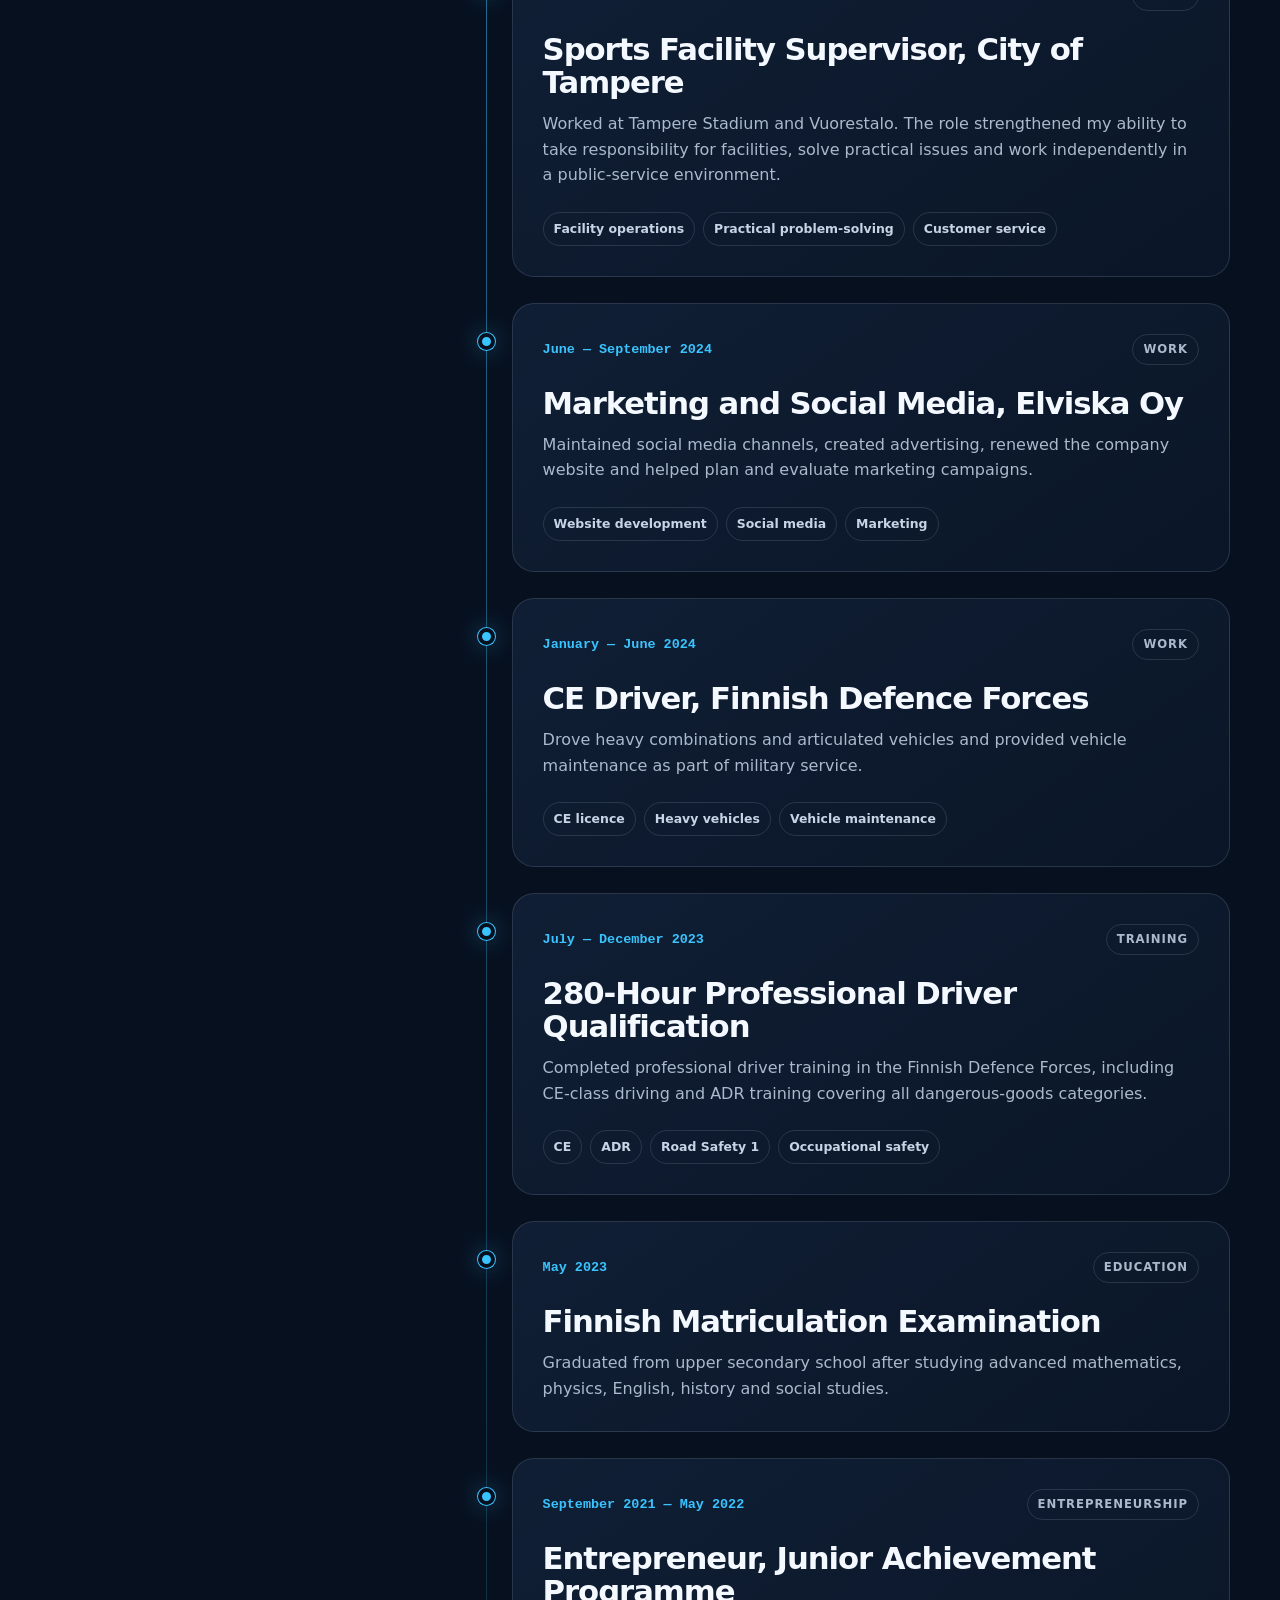
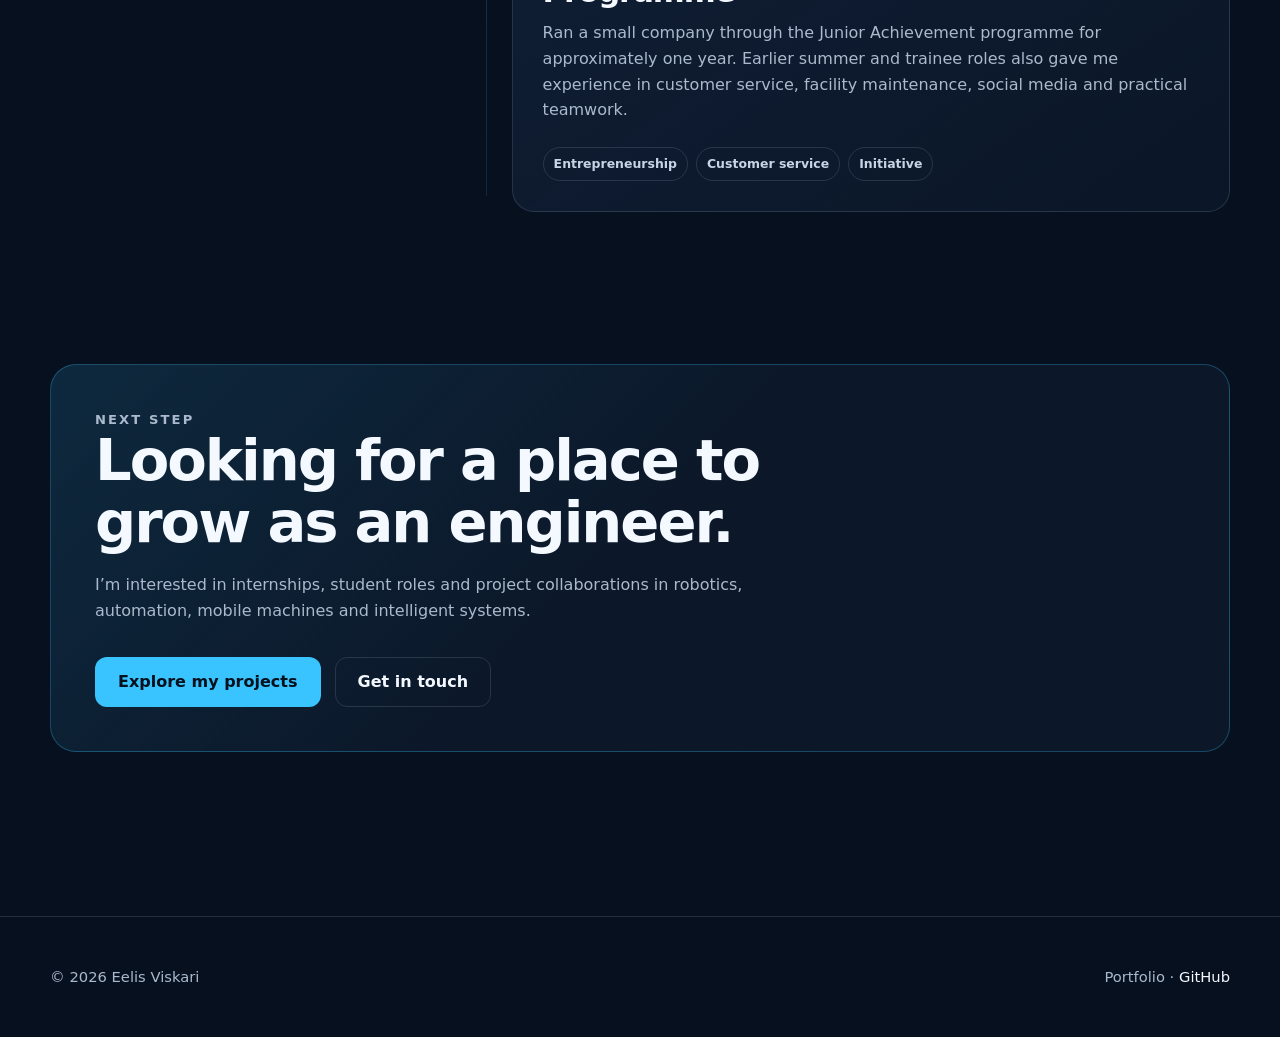
==== commit d5b37d79: "Add in-progress robot arm project and skills" ====
--- a/career/index.html
+++ b/career/index.html
@@ -83,12 +83,12 @@
           <li class="timeline-item">
             <div class="timeline-marker" aria-hidden="true"></div>
             <article class="timeline-card timeline-card-media">
-              <a class="timeline-image" href="/projects/vibe-coded-portfolio/" aria-label="View AI-assisted portfolio project"><img src="/assets/images/vibe-coded-portfolio/ai-assisted-portfolio.webp" alt="AI-assisted portfolio development shown on a laptop" loading="lazy"></a>
+              <a class="timeline-image robot-arm-card-image" href="/projects/robot-arm/" aria-label="View six-axis robot arm project"><img src="/assets/images/robot-arm/robot-arm-progress.svg" alt="Technical illustration of the six-axis robot arm project" loading="lazy"></a>
               <div class="timeline-card-body">
-                <div class="timeline-meta"><time datetime="2026">2026</time><span class="timeline-type">Independent project</span></div>
-                <h3><a href="/projects/vibe-coded-portfolio/">AI-Assisted Portfolio Development</a></h3>
-                <p>Built and published this static portfolio using AI-assisted development and GitHub workflows, combining earlier WordPress experience with a lightweight GitHub Pages implementation.</p>
-                <div class="tags"><span class="tag">HTML &amp; CSS</span><span class="tag">GitHub Pages</span><span class="tag">AI-assisted development</span></div>
+                <div class="timeline-meta"><time datetime="2026">2026</time><span class="timeline-type">Independent project · In progress</span></div>
+                <h3><a href="/projects/robot-arm/">Building a Six-Axis Robot Arm</a></h3>
+                <p>Printing and assembling a WE-R2.4 robot arm. The first motor-driven planetary joint has been assembled and is waiting for its initial powered movement test.</p>
+                <div class="tags"><span class="tag">3D printing</span><span class="tag">Stepper motors</span><span class="tag">Planetary gearing</span></div>
               </div>
             </article>
           </li>
--- a/assets/css/style.css
+++ b/assets/css/style.css
@@ -105,6 +105,7 @@
 .project-card-media:hover .project-card-image img { transform: scale(1.025); }
 .project-card-body { display: flex; flex: 1; flex-direction: column; padding: 28px 30px 30px; }
 .project-card .project-meta { margin-top: 12px; color: var(--text); font-size: .88rem; font-weight: 750; }
+.status-pill { color: #61e6a7; font-weight: 850; }
 .project-card-media h3 a { color: inherit; text-decoration: none; }
 .project-card-media h3 a::after { position: absolute; inset: 0; content: ""; }
 .project-card-media .tags, .project-card-media .project-footer { position: relative; z-index: 1; }
@@ -149,6 +150,12 @@
 .opportunity-copy h2 { max-width: 800px; margin-bottom: 20px; font-size: clamp(2.2rem, 4.5vw, 4.2rem); }
 .opportunity-copy .lead { max-width: 720px; }
 .opportunity-copy .eyebrow + .lead { margin-top: 18px; }
+.skills-grid { grid-template-columns: repeat(4, 1fr); }
+.skill-card { min-height: 250px; }
+.skill-card h3 { margin-top: auto; padding-top: 54px; }
+.robot-arm-card-image { background: #07101f; }
+.robot-arm-card-image img { object-fit: cover; }
+.robot-arm-hero-media img { background: #07101f; }
 
 .career-hero { padding-bottom: 48px; }
 .career-section { padding-top: 56px; }
@@ -238,6 +245,7 @@
   .hero-grid, .split, .contact-grid, .career-layout { grid-template-columns: 1fr; }
   .hero-grid, .split { gap: 44px; }
   .cards-3 { grid-template-columns: 1fr 1fr; }
+  .skills-grid { grid-template-columns: 1fr 1fr; }
   .case-hero-grid, .case-intro { grid-template-columns: 1fr; }
   .gallery { grid-template-columns: 1fr 1fr; }
   .gallery figure:first-child { grid-column: 1 / -1; }
@@ -258,14 +266,14 @@
 
 @media (max-width: 680px) {
   .container { width: min(calc(100% - 28px), var(--max-width)); }
-  .nav { min-height: auto; padding: 14px 0; align-items: flex-start; }
+  .nav { min-height: auto; padding: 14px 0; align-items: center; }
   .brand-name { display: none; }
-  .nav-links { justify-content: flex-end; flex-wrap: wrap; gap: 2px; }
+  .nav-links { align-self: center; justify-content: center; flex-wrap: wrap; gap: 2px; }
   .nav-links a { padding: 8px 9px; font-size: .88rem; }
   .hero { padding: 70px 0; }
   .page-hero { padding: 76px 0 42px; }
   .section { padding: 74px 0; }
-  .cards-3, .cards-2 { grid-template-columns: 1fr; }
+  .cards-3, .cards-2, .skills-grid { grid-template-columns: 1fr; }
   .section-heading, .footer-inner { align-items: flex-start; flex-direction: column; }
   .card, .status-card { padding: 24px; }
   .cta { padding: 30px 24px; }
